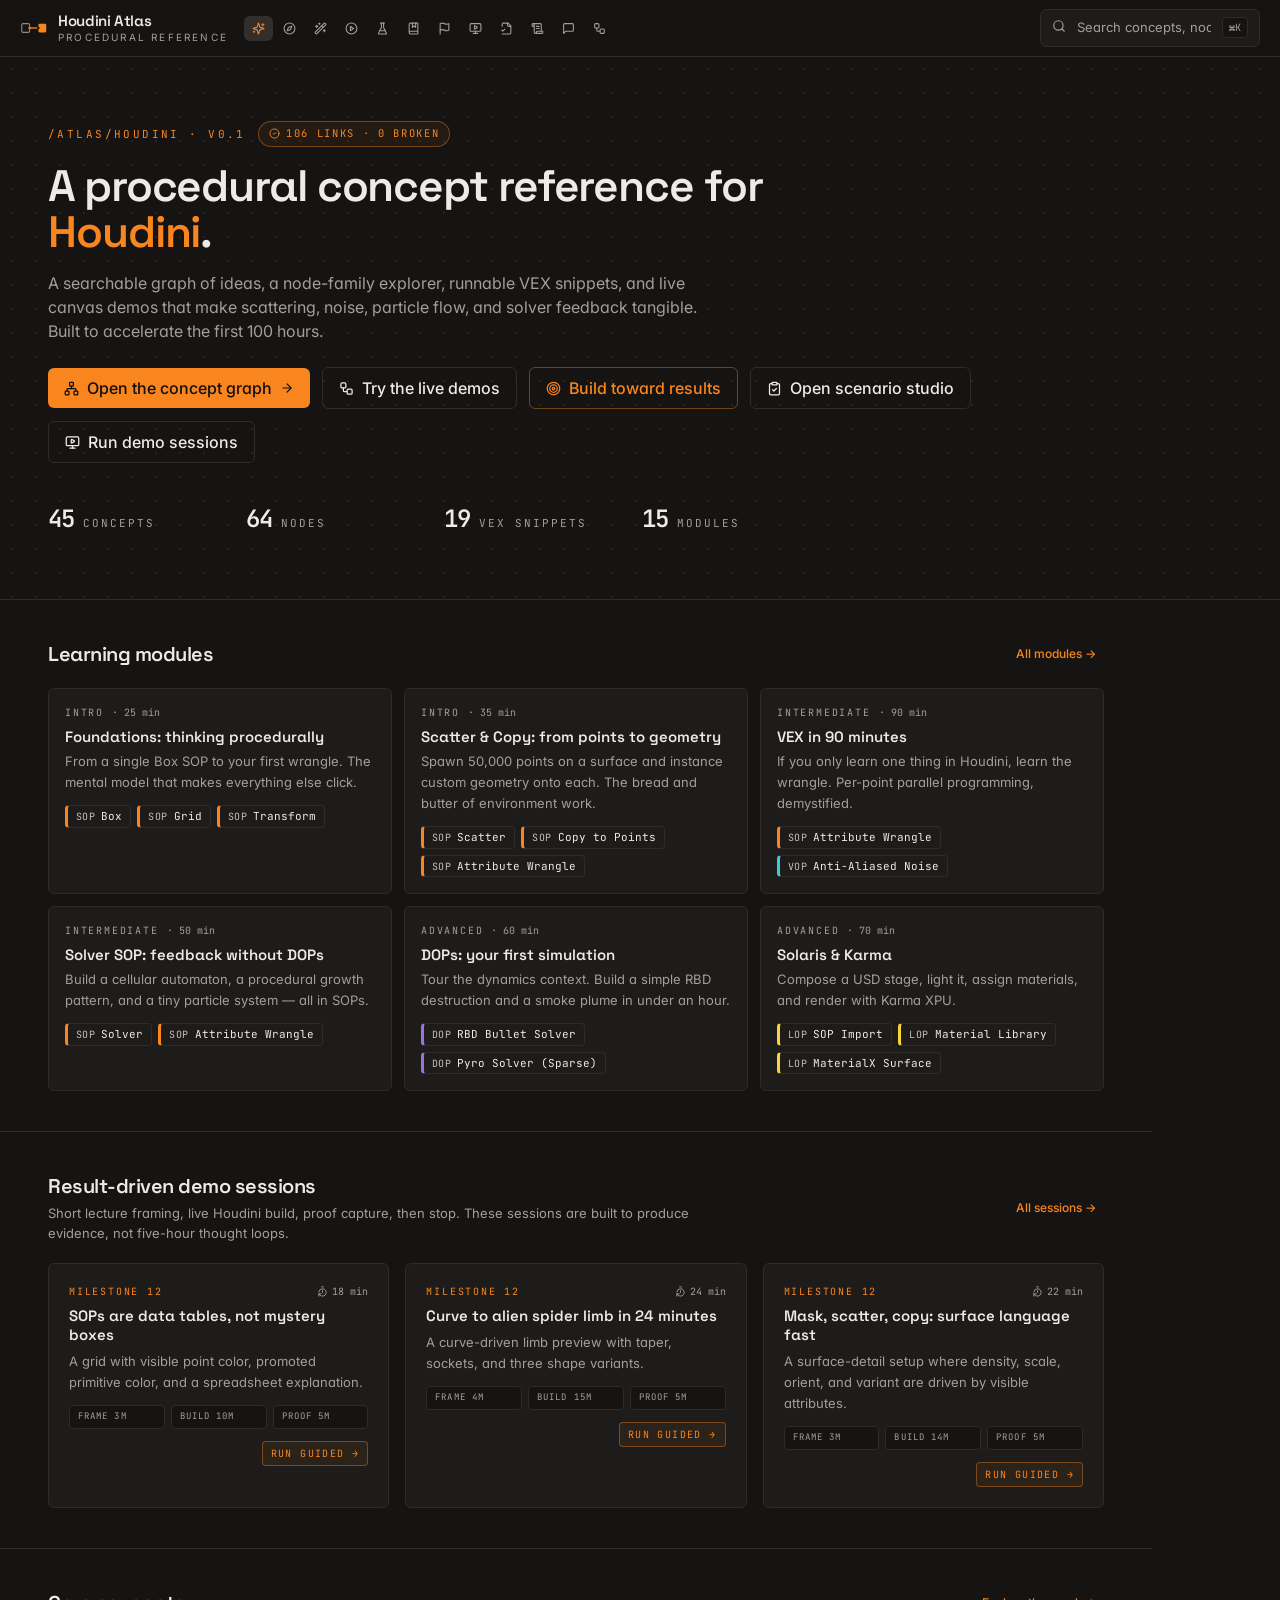
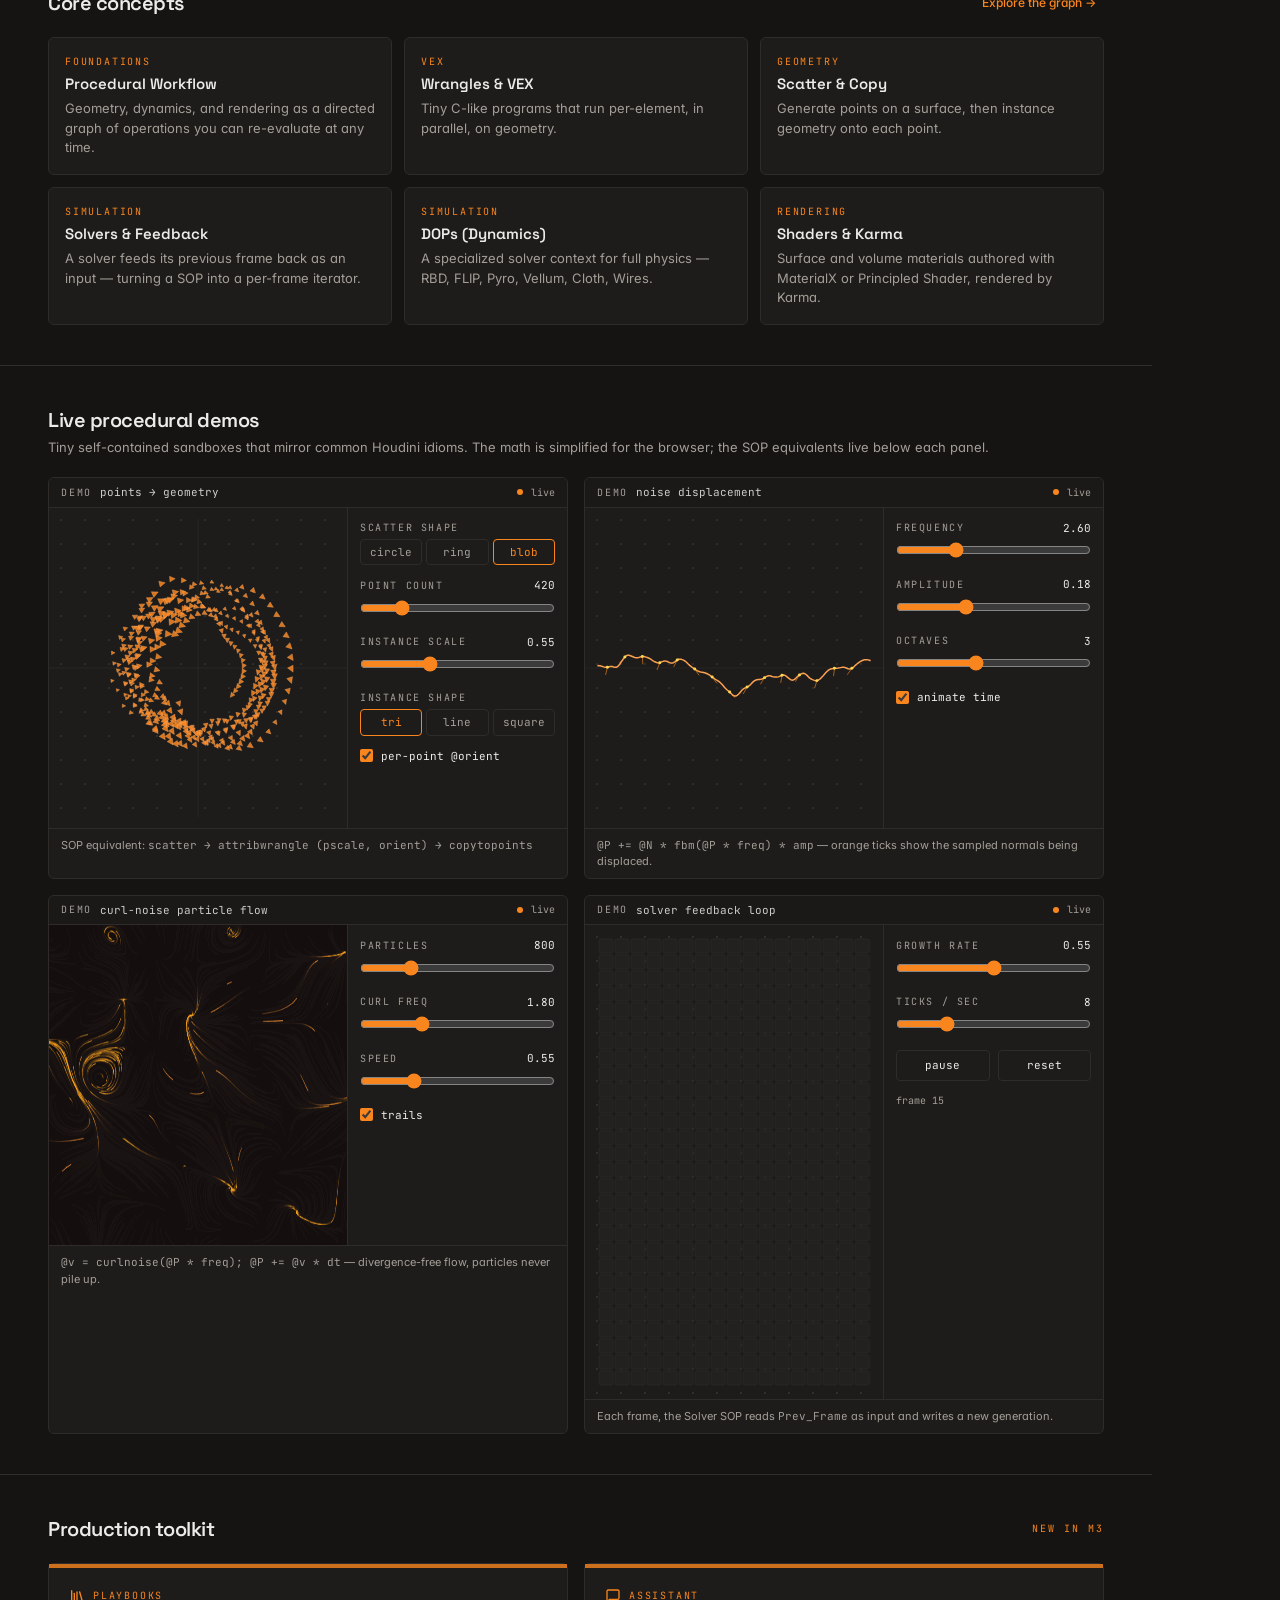
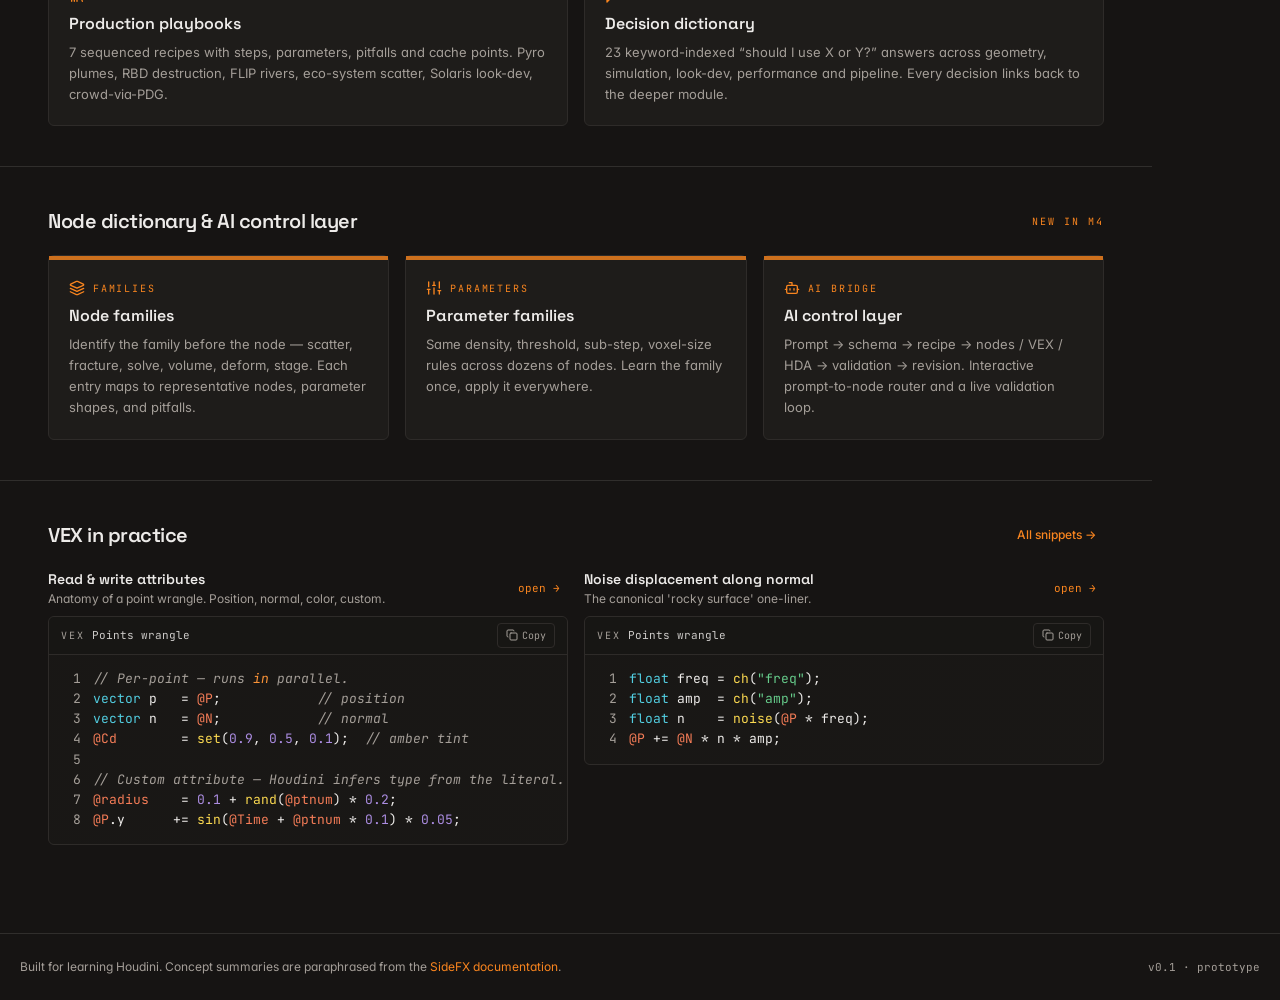
==== docs/atlas/index.html @ 680c4837 "feat: publish Houdini Atlas portfolio showcase" ====
<!doctype html>
<html lang="en">
  <head>
    <meta charset="UTF-8" />
    <meta name="viewport" content="width=device-width, initial-scale=1.0, maximum-scale=1" />
    <link rel="icon" type="image/png" href="/favicon.png" />
    <link rel="preconnect" href="https://fonts.googleapis.com" />
    <link rel="preconnect" href="https://fonts.gstatic.com" crossorigin />
    <link
      href="https://fonts.googleapis.com/css2?family=Architects+Daughter&family=DM+Sans:ital,opsz,wght@0,9..40,100..1000;1,9..40,100..1000&family=Fira+Code:wght@300..700&family=Geist+Mono:wght@100..900&family=Geist:wght@100..900&family=IBM+Plex+Mono:ital,wght@0,100;0,200;0,300;0,400;0,500;0,600;0,700;1,100;1,200;1,300;1,400;1,500;1,600;1,700&family=IBM+Plex+Sans:ital,wght@0,100..700;1,100..700&family=Inter:ital,opsz,wght@0,14..32,100..900;1,14..32,100..900&family=JetBrains+Mono:ital,wght@0,100..800;1,100..800&family=Libre+Baskerville:ital,wght@0,400;0,700;1,400&family=Lora:ital,wght@0,400..700;1,400..700&family=Merriweather:ital,opsz,wght@0,18..144,300..900;1,18..144,300..900&family=Montserrat:ital,wght@0,100..900;1,100..900&family=Open+Sans:ital,wght@0,300..800;1,300..800&family=Outfit:wght@100..900&family=Oxanium:wght@200..800&family=Playfair+Display:ital,wght@0,400..900;1,400..900&family=Plus+Jakarta+Sans:ital,wght@0,200..800;1,200..800&family=Poppins:ital,wght@0,100;0,200;0,300;0,400;0,500;0,600;0,700;0,800;0,900;1,100;1,200;1,300;1,400;1,500;1,600;1,700;1,800;1,900&family=Roboto+Mono:ital,wght@0,100..700;1,100..700&family=Roboto:ital,wght@0,100..900;1,100..900&family=Source+Code+Pro:ital,wght@0,200..900;1,200..900&family=Source+Serif+4:ital,opsz,wght@0,8..60,200..900;1,8..60,200..900&family=Space+Grotesk:wght@300..700&family=Space+Mono:ital,wght@0,400;0,700;1,400;1,700&display=swap"
      rel="stylesheet"
    />
    <title>Houdini Atlas — A procedural concept reference</title>
    <meta name="description" content="Searchable concept graph, node-family explorer, VEX snippets, and procedural canvas demos for learning Houdini." />
    <script type="module" crossorigin src="./assets/index-DVAfxU_w.js"></script>
    <link rel="stylesheet" crossorigin href="./assets/index-A36W9DQm.css">
  </head>
  <body class="dark">
    <div id="root"></div>
  </body>
</html>
---- docs/atlas/assets/index-A36W9DQm.css ----
*,:before,:after{--tw-border-spacing-x: 0;--tw-border-spacing-y: 0;--tw-translate-x: 0;--tw-translate-y: 0;--tw-rotate: 0;--tw-skew-x: 0;--tw-skew-y: 0;--tw-scale-x: 1;--tw-scale-y: 1;--tw-pan-x: ;--tw-pan-y: ;--tw-pinch-zoom: ;--tw-scroll-snap-strictness: proximity;--tw-gradient-from-position: ;--tw-gradient-via-position: ;--tw-gradient-to-position: ;--tw-ordinal: ;--tw-slashed-zero: ;--tw-numeric-figure: ;--tw-numeric-spacing: ;--tw-numeric-fraction: ;--tw-ring-inset: ;--tw-ring-offset-width: 0px;--tw-ring-offset-color: #fff;--tw-ring-color: rgb(59 130 246 / .5);--tw-ring-offset-shadow: 0 0 #0000;--tw-ring-shadow: 0 0 #0000;--tw-shadow: 0 0 #0000;--tw-shadow-colored: 0 0 #0000;--tw-blur: ;--tw-brightness: ;--tw-contrast: ;--tw-grayscale: ;--tw-hue-rotate: ;--tw-invert: ;--tw-saturate: ;--tw-sepia: ;--tw-drop-shadow: ;--tw-backdrop-blur: ;--tw-backdrop-brightness: ;--tw-backdrop-contrast: ;--tw-backdrop-grayscale: ;--tw-backdrop-hue-rotate: ;--tw-backdrop-invert: ;--tw-backdrop-opacity: ;--tw-backdrop-saturate: ;--tw-backdrop-sepia: ;--tw-contain-size: ;--tw-contain-layout: ;--tw-contain-paint: ;--tw-contain-style: }::backdrop{--tw-border-spacing-x: 0;--tw-border-spacing-y: 0;--tw-translate-x: 0;--tw-translate-y: 0;--tw-rotate: 0;--tw-skew-x: 0;--tw-skew-y: 0;--tw-scale-x: 1;--tw-scale-y: 1;--tw-pan-x: ;--tw-pan-y: ;--tw-pinch-zoom: ;--tw-scroll-snap-strictness: proximity;--tw-gradient-from-position: ;--tw-gradient-via-position: ;--tw-gradient-to-position: ;--tw-ordinal: ;--tw-slashed-zero: ;--tw-numeric-figure: ;--tw-numeric-spacing: ;--tw-numeric-fraction: ;--tw-ring-inset: ;--tw-ring-offset-width: 0px;--tw-ring-offset-color: #fff;--tw-ring-color: rgb(59 130 246 / .5);--tw-ring-offset-shadow: 0 0 #0000;--tw-ring-shadow: 0 0 #0000;--tw-shadow: 0 0 #0000;--tw-shadow-colored: 0 0 #0000;--tw-blur: ;--tw-brightness: ;--tw-contrast: ;--tw-grayscale: ;--tw-hue-rotate: ;--tw-invert: ;--tw-saturate: ;--tw-sepia: ;--tw-drop-shadow: ;--tw-backdrop-blur: ;--tw-backdrop-brightness: ;--tw-backdrop-contrast: ;--tw-backdrop-grayscale: ;--tw-backdrop-hue-rotate: ;--tw-backdrop-invert: ;--tw-backdrop-opacity: ;--tw-backdrop-saturate: ;--tw-backdrop-sepia: ;--tw-contain-size: ;--tw-contain-layout: ;--tw-contain-paint: ;--tw-contain-style: }*,:before,:after{box-sizing:border-box;border-width:0;border-style:solid;border-color:#e5e7eb}:before,:after{--tw-content: ""}html,:host{line-height:1.5;-webkit-text-size-adjust:100%;-moz-tab-size:4;-o-tab-size:4;tab-size:4;font-family:var(--font-sans);font-feature-settings:normal;font-variation-settings:normal;-webkit-tap-highlight-color:transparent}body{margin:0;line-height:inherit}hr{height:0;color:inherit;border-top-width:1px}abbr:where([title]){-webkit-text-decoration:underline dotted;text-decoration:underline dotted}h1,h2,h3,h4,h5,h6{font-size:inherit;font-weight:inherit}a{color:inherit;text-decoration:inherit}b,strong{font-weight:bolder}code,kbd,samp,pre{font-family:var(--font-mono);font-feature-settings:normal;font-variation-settings:normal;font-size:1em}small{font-size:80%}sub,sup{font-size:75%;line-height:0;position:relative;vertical-align:baseline}sub{bottom:-.25em}sup{top:-.5em}table{text-indent:0;border-color:inherit;border-collapse:collapse}button,input,optgroup,select,textarea{font-family:inherit;font-feature-settings:inherit;font-variation-settings:inherit;font-size:100%;font-weight:inherit;line-height:inherit;letter-spacing:inherit;color:inherit;margin:0;padding:0}button,select{text-transform:none}button,input:where([type=button]),input:where([type=reset]),input:where([type=submit]){-webkit-appearance:button;background-color:transparent;background-image:none}:-moz-focusring{outline:auto}:-moz-ui-invalid{box-shadow:none}progress{vertical-align:baseline}::-webkit-inner-spin-button,::-webkit-outer-spin-button{height:auto}[type=search]{-webkit-appearance:textfield;outline-offset:-2px}::-webkit-search-decoration{-webkit-appearance:none}::-webkit-file-upload-button{-webkit-appearance:button;font:inherit}summary{display:list-item}blockquote,dl,dd,h1,h2,h3,h4,h5,h6,hr,figure,p,pre{margin:0}fieldset{margin:0;padding:0}legend{padding:0}ol,ul,menu{list-style:none;margin:0;padding:0}dialog{padding:0}textarea{resize:vertical}input::-moz-placeholder,textarea::-moz-placeholder{opacity:1;color:#9ca3af}input::placeholder,textarea::placeholder{opacity:1;color:#9ca3af}button,[role=button]{cursor:pointer}:disabled{cursor:default}img,svg,video,canvas,audio,iframe,embed,object{display:block;vertical-align:middle}img,video{max-width:100%;height:auto}[hidden]:where(:not([hidden=until-found])){display:none}*{--tw-border-opacity: 1;border-color:hsl(var(--border) / var(--tw-border-opacity, 1))}body{--tw-bg-opacity: 1;background-color:hsl(var(--background) / var(--tw-bg-opacity, 1));font-family:var(--font-sans);--tw-text-opacity: 1;color:hsl(var(--foreground) / var(--tw-text-opacity, 1));-webkit-font-smoothing:antialiased;-moz-osx-font-smoothing:grayscale;font-feature-settings:"ss01","cv11"}input[type=checkbox],input[type=radio],input[type=range]{accent-color:hsl(var(--primary))}.bg-graph{background-image:radial-gradient(hsl(var(--border)) 1px,transparent 1px);background-size:24px 24px;background-position:0 0}.code-panel{font-family:var(--font-mono);font-feature-settings:"calt","liga";font-size:13px;line-height:1.55;background:linear-gradient(180deg,hsl(var(--background) / .6),hsl(var(--background) / .6)),hsl(var(--card));color:hsl(var(--foreground));border:1px solid hsl(var(--card-border));border-radius:var(--radius);overflow:auto;min-width:0;max-width:100%}.code-panel pre{margin:0;padding:14px 16px}.code-panel .ln{color:hsl(var(--muted-foreground));padding-right:12px;-webkit-user-select:none;-moz-user-select:none;user-select:none;display:inline-block;min-width:2ch;text-align:right}.tok-c{color:hsl(var(--muted-foreground));font-style:italic}.tok-k{color:#fa9338}.tok-t{color:#52cde0}.tok-f{color:#fbd951}.tok-s{color:#66cc8b}.tok-n{color:#ac8de2}.tok-a{color:#f47c57}.node-chip{display:inline-flex;align-items:center;gap:6px;padding:2px 8px;font-family:var(--font-mono);font-size:11px;border:1px solid hsl(var(--card-border));background:hsl(var(--card));border-radius:4px;text-transform:uppercase;letter-spacing:.04em;color:hsl(var(--muted-foreground))}.node-chip[data-cat=sop]{border-left:3px solid hsl(28 95% 55%);color:hsl(var(--foreground))}.node-chip[data-cat=vop]{border-left:3px solid hsl(188 70% 56%);color:hsl(var(--foreground))}.node-chip[data-cat=dop]{border-left:3px solid hsl(262 60% 66%);color:hsl(var(--foreground))}.node-chip[data-cat=lop]{border-left:3px solid hsl(48 95% 60%);color:hsl(var(--foreground))}.node-chip[data-cat=cop]{border-left:3px solid hsl(14 88% 60%);color:hsl(var(--foreground))}.node-chip[data-cat=rop]{border-left:3px solid hsl(142 50% 52%);color:hsl(var(--foreground))}.node-chip[data-cat=chop]{border-left:3px solid hsl(330 70% 60%);color:hsl(var(--foreground))}.node-chip[data-cat=obj]{border-left:3px solid hsl(0 0% 70%);color:hsl(var(--foreground))}.num{font-variant-numeric:tabular-nums lining-nums}.container{width:100%}@media(min-width:640px){.container{max-width:640px}}@media(min-width:768px){.container{max-width:768px}}@media(min-width:1024px){.container{max-width:1024px}}@media(min-width:1280px){.container{max-width:1280px}}@media(min-width:1536px){.container{max-width:1536px}}.prose{color:var(--tw-prose-body);max-width:65ch}.prose :where(p):not(:where([class~=not-prose],[class~=not-prose] *)){margin-top:1.25em;margin-bottom:1.25em}.prose :where([class~=lead]):not(:where([class~=not-prose],[class~=not-prose] *)){color:var(--tw-prose-lead);font-size:1.25em;line-height:1.6;margin-top:1.2em;margin-bottom:1.2em}.prose :where(a):not(:where([class~=not-prose],[class~=not-prose] *)){color:var(--tw-prose-links);text-decoration:underline;font-weight:500}.prose :where(strong):not(:where([class~=not-prose],[class~=not-prose] *)){color:var(--tw-prose-bold);font-weight:600}.prose :where(a strong):not(:where([class~=not-prose],[class~=not-prose] *)){color:inherit}.prose :where(blockquote strong):not(:where([class~=not-prose],[class~=not-prose] *)){color:inherit}.prose :where(thead th strong):not(:where([class~=not-prose],[class~=not-prose] *)){color:inherit}.prose :where(ol):not(:where([class~=not-prose],[class~=not-prose] *)){list-style-type:decimal;margin-top:1.25em;margin-bottom:1.25em;padding-inline-start:1.625em}.prose :where(ol[type=A]):not(:where([class~=not-prose],[class~=not-prose] *)){list-style-type:upper-alpha}.prose :where(ol[type=a]):not(:where([class~=not-prose],[class~=not-prose] *)){list-style-type:lower-alpha}.prose :where(ol[type=A s]):not(:where([class~=not-prose],[class~=not-prose] *)){list-style-type:upper-alpha}.prose :where(ol[type=a s]):not(:where([class~=not-prose],[class~=not-prose] *)){list-style-type:lower-alpha}.prose :where(ol[type=I]):not(:where([class~=not-prose],[class~=not-prose] *)){list-style-type:upper-roman}.prose :where(ol[type=i]):not(:where([class~=not-prose],[class~=not-prose] *)){list-style-type:lower-roman}.prose :where(ol[type=I s]):not(:where([class~=not-prose],[class~=not-prose] *)){list-style-type:upper-roman}.prose :where(ol[type=i s]):not(:where([class~=not-prose],[class~=not-prose] *)){list-style-type:lower-roman}.prose :where(ol[type="1"]):not(:where([class~=not-prose],[class~=not-prose] *)){list-style-type:decimal}.prose :where(ul):not(:where([class~=not-prose],[class~=not-prose] *)){list-style-type:disc;margin-top:1.25em;margin-bottom:1.25em;padding-inline-start:1.625em}.prose :where(ol>li):not(:where([class~=not-prose],[class~=not-prose] *))::marker{font-weight:400;color:var(--tw-prose-counters)}.prose :where(ul>li):not(:where([class~=not-prose],[class~=not-prose] *))::marker{color:var(--tw-prose-bullets)}.prose :where(dt):not(:where([class~=not-prose],[class~=not-prose] *)){color:var(--tw-prose-headings);font-weight:600;margin-top:1.25em}.prose :where(hr):not(:where([class~=not-prose],[class~=not-prose] *)){border-color:var(--tw-prose-hr);border-top-width:1px;margin-top:3em;margin-bottom:3em}.prose :where(blockquote):not(:where([class~=not-prose],[class~=not-prose] *)){font-weight:500;font-style:italic;color:var(--tw-prose-quotes);border-inline-start-width:.25rem;border-inline-start-color:var(--tw-prose-quote-borders);quotes:"“""”""‘""’";margin-top:1.6em;margin-bottom:1.6em;padding-inline-start:1em}.prose :where(blockquote p:first-of-type):not(:where([class~=not-prose],[class~=not-prose] *)):before{content:open-quote}.prose :where(blockquote p:last-of-type):not(:where([class~=not-prose],[class~=not-prose] *)):after{content:close-quote}.prose :where(h1):not(:where([class~=not-prose],[class~=not-prose] *)){color:var(--tw-prose-headings);font-weight:800;font-size:2.25em;margin-top:0;margin-bottom:.8888889em;line-height:1.1111111}.prose :where(h1 strong):not(:where([class~=not-prose],[class~=not-prose] *)){font-weight:900;color:inherit}.prose :where(h2):not(:where([class~=not-prose],[class~=not-prose] *)){color:var(--tw-prose-headings);font-weight:700;font-size:1.5em;margin-top:2em;margin-bottom:1em;line-height:1.3333333}.prose :where(h2 strong):not(:where([class~=not-prose],[class~=not-prose] *)){font-weight:800;color:inherit}.prose :where(h3):not(:where([class~=not-prose],[class~=not-prose] *)){color:var(--tw-prose-headings);font-weight:600;font-size:1.25em;margin-top:1.6em;margin-bottom:.6em;line-height:1.6}.prose :where(h3 strong):not(:where([class~=not-prose],[class~=not-prose] *)){font-weight:700;color:inherit}.prose :where(h4):not(:where([class~=not-prose],[class~=not-prose] *)){color:var(--tw-prose-headings);font-weight:600;margin-top:1.5em;margin-bottom:.5em;line-height:1.5}.prose :where(h4 strong):not(:where([class~=not-prose],[class~=not-prose] *)){font-weight:700;color:inherit}.prose :where(img):not(:where([class~=not-prose],[class~=not-prose] *)){margin-top:2em;margin-bottom:2em}.prose :where(picture):not(:where([class~=not-prose],[class~=not-prose] *)){display:block;margin-top:2em;margin-bottom:2em}.prose :where(video):not(:where([class~=not-prose],[class~=not-prose] *)){margin-top:2em;margin-bottom:2em}.prose :where(kbd):not(:where([class~=not-prose],[class~=not-prose] *)){font-weight:500;font-family:inherit;color:var(--tw-prose-kbd);box-shadow:0 0 0 1px var(--tw-prose-kbd-shadows),0 3px 0 var(--tw-prose-kbd-shadows);font-size:.875em;border-radius:.3125rem;padding-top:.1875em;padding-inline-end:.375em;padding-bottom:.1875em;padding-inline-start:.375em}.prose :where(code):not(:where([class~=not-prose],[class~=not-prose] *)){color:var(--tw-prose-code);font-weight:600;font-size:.875em}.prose :where(code):not(:where([class~=not-prose],[class~=not-prose] *)):before{content:"`"}.prose :where(code):not(:where([class~=not-prose],[class~=not-prose] *)):after{content:"`"}.prose :where(a code):not(:where([class~=not-prose],[class~=not-prose] *)){color:inherit}.prose :where(h1 code):not(:where([class~=not-prose],[class~=not-prose] *)){color:inherit}.prose :where(h2 code):not(:where([class~=not-prose],[class~=not-prose] *)){color:inherit;font-size:.875em}.prose :where(h3 code):not(:where([class~=not-prose],[class~=not-prose] *)){color:inherit;font-size:.9em}.prose :where(h4 code):not(:where([class~=not-prose],[class~=not-prose] *)){color:inherit}.prose :where(blockquote code):not(:where([class~=not-prose],[class~=not-prose] *)){color:inherit}.prose :where(thead th code):not(:where([class~=not-prose],[class~=not-prose] *)){color:inherit}.prose :where(pre):not(:where([class~=not-prose],[class~=not-prose] *)){color:var(--tw-prose-pre-code);background-color:var(--tw-prose-pre-bg);overflow-x:auto;font-weight:400;font-size:.875em;line-height:1.7142857;margin-top:1.7142857em;margin-bottom:1.7142857em;border-radius:.375rem;padding-top:.8571429em;padding-inline-end:1.1428571em;padding-bottom:.8571429em;padding-inline-start:1.1428571em}.prose :where(pre code):not(:where([class~=not-prose],[class~=not-prose] *)){background-color:transparent;border-width:0;border-radius:0;padding:0;font-weight:inherit;color:inherit;font-size:inherit;font-family:inherit;line-height:inherit}.prose :where(pre code):not(:where([class~=not-prose],[class~=not-prose] *)):before{content:none}.prose :where(pre code):not(:where([class~=not-prose],[class~=not-prose] *)):after{content:none}.prose :where(table):not(:where([class~=not-prose],[class~=not-prose] *)){width:100%;table-layout:auto;margin-top:2em;margin-bottom:2em;font-size:.875em;line-height:1.7142857}.prose :where(thead):not(:where([class~=not-prose],[class~=not-prose] *)){border-bottom-width:1px;border-bottom-color:var(--tw-prose-th-borders)}.prose :where(thead th):not(:where([class~=not-prose],[class~=not-prose] *)){color:var(--tw-prose-headings);font-weight:600;vertical-align:bottom;padding-inline-end:.5714286em;padding-bottom:.5714286em;padding-inline-start:.5714286em}.prose :where(tbody tr):not(:where([class~=not-prose],[class~=not-prose] *)){border-bottom-width:1px;border-bottom-color:var(--tw-prose-td-borders)}.prose :where(tbody tr:last-child):not(:where([class~=not-prose],[class~=not-prose] *)){border-bottom-width:0}.prose :where(tbody td):not(:where([class~=not-prose],[class~=not-prose] *)){vertical-align:baseline}.prose :where(tfoot):not(:where([class~=not-prose],[class~=not-prose] *)){border-top-width:1px;border-top-color:var(--tw-prose-th-borders)}.prose :where(tfoot td):not(:where([class~=not-prose],[class~=not-prose] *)){vertical-align:top}.prose :where(th,td):not(:where([class~=not-prose],[class~=not-prose] *)){text-align:start}.prose :where(figure>*):not(:where([class~=not-prose],[class~=not-prose] *)){margin-top:0;margin-bottom:0}.prose :where(figcaption):not(:where([class~=not-prose],[class~=not-prose] *)){color:var(--tw-prose-captions);font-size:.875em;line-height:1.4285714;margin-top:.8571429em}.prose{--tw-prose-body: #374151;--tw-prose-headings: #111827;--tw-prose-lead: #4b5563;--tw-prose-links: #111827;--tw-prose-bold: #111827;--tw-prose-counters: #6b7280;--tw-prose-bullets: #d1d5db;--tw-prose-hr: #e5e7eb;--tw-prose-quotes: #111827;--tw-prose-quote-borders: #e5e7eb;--tw-prose-captions: #6b7280;--tw-prose-kbd: #111827;--tw-prose-kbd-shadows: rgb(17 24 39 / 10%);--tw-prose-code: #111827;--tw-prose-pre-code: #e5e7eb;--tw-prose-pre-bg: #1f2937;--tw-prose-th-borders: #d1d5db;--tw-prose-td-borders: #e5e7eb;--tw-prose-invert-body: #d1d5db;--tw-prose-invert-headings: #fff;--tw-prose-invert-lead: #9ca3af;--tw-prose-invert-links: #fff;--tw-prose-invert-bold: #fff;--tw-prose-invert-counters: #9ca3af;--tw-prose-invert-bullets: #4b5563;--tw-prose-invert-hr: #374151;--tw-prose-invert-quotes: #f3f4f6;--tw-prose-invert-quote-borders: #374151;--tw-prose-invert-captions: #9ca3af;--tw-prose-invert-kbd: #fff;--tw-prose-invert-kbd-shadows: rgb(255 255 255 / 10%);--tw-prose-invert-code: #fff;--tw-prose-invert-pre-code: #d1d5db;--tw-prose-invert-pre-bg: rgb(0 0 0 / 50%);--tw-prose-invert-th-borders: #4b5563;--tw-prose-invert-td-borders: #374151;font-size:1rem;line-height:1.75}.prose :where(picture>img):not(:where([class~=not-prose],[class~=not-prose] *)){margin-top:0;margin-bottom:0}.prose :where(li):not(:where([class~=not-prose],[class~=not-prose] *)){margin-top:.5em;margin-bottom:.5em}.prose :where(ol>li):not(:where([class~=not-prose],[class~=not-prose] *)){padding-inline-start:.375em}.prose :where(ul>li):not(:where([class~=not-prose],[class~=not-prose] *)){padding-inline-start:.375em}.prose :where(.prose>ul>li p):not(:where([class~=not-prose],[class~=not-prose] *)){margin-top:.75em;margin-bottom:.75em}.prose :where(.prose>ul>li>p:first-child):not(:where([class~=not-prose],[class~=not-prose] *)){margin-top:1.25em}.prose :where(.prose>ul>li>p:last-child):not(:where([class~=not-prose],[class~=not-prose] *)){margin-bottom:1.25em}.prose :where(.prose>ol>li>p:first-child):not(:where([class~=not-prose],[class~=not-prose] *)){margin-top:1.25em}.prose :where(.prose>ol>li>p:last-child):not(:where([class~=not-prose],[class~=not-prose] *)){margin-bottom:1.25em}.prose :where(ul ul,ul ol,ol ul,ol ol):not(:where([class~=not-prose],[class~=not-prose] *)){margin-top:.75em;margin-bottom:.75em}.prose :where(dl):not(:where([class~=not-prose],[class~=not-prose] *)){margin-top:1.25em;margin-bottom:1.25em}.prose :where(dd):not(:where([class~=not-prose],[class~=not-prose] *)){margin-top:.5em;padding-inline-start:1.625em}.prose :where(hr+*):not(:where([class~=not-prose],[class~=not-prose] *)){margin-top:0}.prose :where(h2+*):not(:where([class~=not-prose],[class~=not-prose] *)){margin-top:0}.prose :where(h3+*):not(:where([class~=not-prose],[class~=not-prose] *)){margin-top:0}.prose :where(h4+*):not(:where([class~=not-prose],[class~=not-prose] *)){margin-top:0}.prose :where(thead th:first-child):not(:where([class~=not-prose],[class~=not-prose] *)){padding-inline-start:0}.prose :where(thead th:last-child):not(:where([class~=not-prose],[class~=not-prose] *)){padding-inline-end:0}.prose :where(tbody td,tfoot td):not(:where([class~=not-prose],[class~=not-prose] *)){padding-top:.5714286em;padding-inline-end:.5714286em;padding-bottom:.5714286em;padding-inline-start:.5714286em}.prose :where(tbody td:first-child,tfoot td:first-child):not(:where([class~=not-prose],[class~=not-prose] *)){padding-inline-start:0}.prose :where(tbody td:last-child,tfoot td:last-child):not(:where([class~=not-prose],[class~=not-prose] *)){padding-inline-end:0}.prose :where(figure):not(:where([class~=not-prose],[class~=not-prose] *)){margin-top:2em;margin-bottom:2em}.prose :where(.prose>:first-child):not(:where([class~=not-prose],[class~=not-prose] *)){margin-top:0}.prose :where(.prose>:last-child):not(:where([class~=not-prose],[class~=not-prose] *)){margin-bottom:0}.sr-only{position:absolute;width:1px;height:1px;padding:0;margin:-1px;overflow:hidden;clip:rect(0,0,0,0);white-space:nowrap;border-width:0}.pointer-events-none{pointer-events:none}.pointer-events-auto{pointer-events:auto}.visible{visibility:visible}.invisible{visibility:hidden}.collapse{visibility:collapse}.static{position:static}.fixed{position:fixed}.absolute{position:absolute}.relative{position:relative}.sticky{position:sticky}.inset-0{inset:0}.inset-x-0{left:0;right:0}.inset-y-0{top:0;bottom:0}.-bottom-12{bottom:-3rem}.-left-12{left:-3rem}.-left-\[34px\]{left:-34px}.-right-12{right:-3rem}.-top-12{top:-3rem}.bottom-0{bottom:0}.left-0{left:0}.left-1{left:.25rem}.left-1\/2{left:50%}.left-2{left:.5rem}.left-3{left:.75rem}.left-\[50\%\]{left:50%}.right-0{right:0}.right-1{right:.25rem}.right-2{right:.5rem}.right-3{right:.75rem}.right-4{right:1rem}.top-0{top:0}.top-1{top:.25rem}.top-1\.5{top:.375rem}.top-1\/2{top:50%}.top-2{top:.5rem}.top-2\.5{top:.625rem}.top-3\.5{top:.875rem}.top-4{top:1rem}.top-\[1px\]{top:1px}.top-\[50\%\]{top:50%}.top-\[60\%\]{top:60%}.top-full{top:100%}.isolate{isolation:isolate}.z-10{z-index:10}.z-20{z-index:20}.z-30{z-index:30}.z-50{z-index:50}.z-\[100\]{z-index:100}.z-\[1\]{z-index:1}.col-span-2{grid-column:span 2 / span 2}.col-span-3{grid-column:span 3 / span 3}.-mx-0\.5{margin-left:-.125rem;margin-right:-.125rem}.-mx-1{margin-left:-.25rem;margin-right:-.25rem}.mx-1{margin-left:.25rem;margin-right:.25rem}.mx-2{margin-left:.5rem;margin-right:.5rem}.mx-3\.5{margin-left:.875rem;margin-right:.875rem}.mx-auto{margin-left:auto;margin-right:auto}.my-0\.5{margin-top:.125rem;margin-bottom:.125rem}.my-1{margin-top:.25rem;margin-bottom:.25rem}.-ml-4{margin-left:-1rem}.-mt-0\.5{margin-top:-.125rem}.-mt-2{margin-top:-.5rem}.-mt-4{margin-top:-1rem}.mb-0\.5{margin-bottom:.125rem}.mb-1{margin-bottom:.25rem}.mb-1\.5{margin-bottom:.375rem}.mb-10{margin-bottom:2.5rem}.mb-2{margin-bottom:.5rem}.mb-3{margin-bottom:.75rem}.mb-4{margin-bottom:1rem}.mb-5{margin-bottom:1.25rem}.mb-6{margin-bottom:1.5rem}.mb-7{margin-bottom:1.75rem}.ml-1{margin-left:.25rem}.ml-2{margin-left:.5rem}.ml-auto{margin-left:auto}.mr-1{margin-right:.25rem}.mr-2{margin-right:.5rem}.mr-2\.5{margin-right:.625rem}.mt-0\.5{margin-top:.125rem}.mt-1{margin-top:.25rem}.mt-1\.5{margin-top:.375rem}.mt-10{margin-top:2.5rem}.mt-12{margin-top:3rem}.mt-14{margin-top:3.5rem}.mt-16{margin-top:4rem}.mt-2{margin-top:.5rem}.mt-2\.5{margin-top:.625rem}.mt-20{margin-top:5rem}.mt-24{margin-top:6rem}.mt-3{margin-top:.75rem}.mt-4{margin-top:1rem}.mt-5{margin-top:1.25rem}.mt-6{margin-top:1.5rem}.mt-7{margin-top:1.75rem}.mt-8{margin-top:2rem}.mt-9{margin-top:2.25rem}.mt-\[1px\]{margin-top:1px}.mt-\[2px\]{margin-top:2px}.mt-\[3px\]{margin-top:3px}.mt-auto{margin-top:auto}.line-clamp-1{overflow:hidden;display:-webkit-box;-webkit-box-orient:vertical;-webkit-line-clamp:1}.block{display:block}.inline-block{display:inline-block}.inline{display:inline}.flex{display:flex}.inline-flex{display:inline-flex}.table{display:table}.grid{display:grid}.contents{display:contents}.hidden{display:none}.aspect-square{aspect-ratio:1 / 1}.aspect-video{aspect-ratio:16 / 9}.size-1\.5{width:.375rem;height:.375rem}.size-2{width:.5rem;height:.5rem}.size-4{width:1rem;height:1rem}.h-1{height:.25rem}.h-1\.5{height:.375rem}.h-10{height:2.5rem}.h-11{height:2.75rem}.h-12{height:3rem}.h-14{height:3.5rem}.h-2{height:.5rem}.h-2\.5{height:.625rem}.h-3{height:.75rem}.h-3\.5{height:.875rem}.h-4{height:1rem}.h-5{height:1.25rem}.h-6{height:1.5rem}.h-7{height:1.75rem}.h-8{height:2rem}.h-9{height:2.25rem}.h-\[1px\]{height:1px}.h-\[22px\]{height:22px}.h-\[2px\]{height:2px}.h-\[3px\]{height:3px}.h-\[44px\]{height:44px}.h-\[var\(--radix-navigation-menu-viewport-height\)\]{height:var(--radix-navigation-menu-viewport-height)}.h-\[var\(--radix-select-trigger-height\)\]{height:var(--radix-select-trigger-height)}.h-auto{height:auto}.h-full{height:100%}.h-px{height:1px}.h-svh{height:100svh}.max-h-32{max-height:8rem}.max-h-40{max-height:10rem}.max-h-48{max-height:12rem}.max-h-96{max-height:24rem}.max-h-\[--radix-context-menu-content-available-height\]{max-height:var(--radix-context-menu-content-available-height)}.max-h-\[--radix-select-content-available-height\]{max-height:var(--radix-select-content-available-height)}.max-h-\[300px\]{max-height:300px}.max-h-\[var\(--radix-dropdown-menu-content-available-height\)\]{max-height:var(--radix-dropdown-menu-content-available-height)}.max-h-screen{max-height:100vh}.min-h-0{min-height:0px}.min-h-10{min-height:2.5rem}.min-h-11{min-height:2.75rem}.min-h-8{min-height:2rem}.min-h-9{min-height:2.25rem}.min-h-\[1\.2em\]{min-height:1.2em}.min-h-\[120px\]{min-height:120px}.min-h-\[36px\]{min-height:36px}.min-h-\[40px\]{min-height:40px}.min-h-\[44px\]{min-height:44px}.min-h-\[48px\]{min-height:48px}.min-h-\[64px\]{min-height:64px}.min-h-\[80px\]{min-height:80px}.min-h-\[92px\]{min-height:92px}.min-h-screen{min-height:100vh}.min-h-svh{min-height:100svh}.w-0{width:0px}.w-1{width:.25rem}.w-1\.5{width:.375rem}.w-10{width:2.5rem}.w-11{width:2.75rem}.w-12{width:3rem}.w-16{width:4rem}.w-2{width:.5rem}.w-2\.5{width:.625rem}.w-3{width:.75rem}.w-3\.5{width:.875rem}.w-3\/4{width:75%}.w-32{width:8rem}.w-4{width:1rem}.w-5{width:1.25rem}.w-56{width:14rem}.w-6{width:1.5rem}.w-64{width:16rem}.w-7{width:1.75rem}.w-72{width:18rem}.w-8{width:2rem}.w-9{width:2.25rem}.w-\[100px\]{width:100px}.w-\[190px\]{width:190px}.w-\[1px\]{width:1px}.w-\[260px\]{width:260px}.w-\[44px\]{width:44px}.w-\[var\(--sidebar-width\)\]{width:var(--sidebar-width)}.w-auto{width:auto}.w-full{width:100%}.w-max{width:-moz-max-content;width:max-content}.w-px{width:1px}.min-w-0{min-width:0px}.min-w-10{min-width:2.5rem}.min-w-11{min-width:2.75rem}.min-w-5{min-width:1.25rem}.min-w-9{min-width:2.25rem}.min-w-\[10rem\]{min-width:10rem}.min-w-\[12rem\]{min-width:12rem}.min-w-\[14rem\]{min-width:14rem}.min-w-\[150px\]{min-width:150px}.min-w-\[22px\]{min-width:22px}.min-w-\[8rem\]{min-width:8rem}.min-w-\[var\(--radix-select-trigger-width\)\]{min-width:var(--radix-select-trigger-width)}.max-w-2xl{max-width:42rem}.max-w-3xl{max-width:48rem}.max-w-4xl{max-width:56rem}.max-w-5xl{max-width:64rem}.max-w-6xl{max-width:72rem}.max-w-7xl{max-width:80rem}.max-w-\[1100px\]{max-width:1100px}.max-w-\[1240px\]{max-width:1240px}.max-w-\[var\(--skeleton-width\)\]{max-width:var(--skeleton-width)}.max-w-full{max-width:100%}.max-w-lg{max-width:32rem}.max-w-max{max-width:-moz-max-content;max-width:max-content}.max-w-md{max-width:28rem}.max-w-xl{max-width:36rem}.flex-1{flex:1 1 0%}.flex-shrink-0{flex-shrink:0}.shrink{flex-shrink:1}.shrink-0{flex-shrink:0}.grow{flex-grow:1}.grow-0{flex-grow:0}.basis-full{flex-basis:100%}.caption-bottom{caption-side:bottom}.border-collapse{border-collapse:collapse}.origin-\[--radix-context-menu-content-transform-origin\]{transform-origin:var(--radix-context-menu-content-transform-origin)}.origin-\[--radix-dropdown-menu-content-transform-origin\]{transform-origin:var(--radix-dropdown-menu-content-transform-origin)}.origin-\[--radix-hover-card-content-transform-origin\]{transform-origin:var(--radix-hover-card-content-transform-origin)}.origin-\[--radix-menubar-content-transform-origin\]{transform-origin:var(--radix-menubar-content-transform-origin)}.origin-\[--radix-popover-content-transform-origin\]{transform-origin:var(--radix-popover-content-transform-origin)}.origin-\[--radix-select-content-transform-origin\]{transform-origin:var(--radix-select-content-transform-origin)}.origin-\[--radix-tooltip-content-transform-origin\]{transform-origin:var(--radix-tooltip-content-transform-origin)}.-translate-x-1\/2{--tw-translate-x: -50%;transform:translate(var(--tw-translate-x),var(--tw-translate-y)) rotate(var(--tw-rotate)) skew(var(--tw-skew-x)) skewY(var(--tw-skew-y)) scaleX(var(--tw-scale-x)) scaleY(var(--tw-scale-y))}.-translate-x-px{--tw-translate-x: -1px;transform:translate(var(--tw-translate-x),var(--tw-translate-y)) rotate(var(--tw-rotate)) skew(var(--tw-skew-x)) skewY(var(--tw-skew-y)) scaleX(var(--tw-scale-x)) scaleY(var(--tw-scale-y))}.-translate-y-1\/2{--tw-translate-y: -50%;transform:translate(var(--tw-translate-x),var(--tw-translate-y)) rotate(var(--tw-rotate)) skew(var(--tw-skew-x)) skewY(var(--tw-skew-y)) scaleX(var(--tw-scale-x)) scaleY(var(--tw-scale-y))}.translate-x-\[-50\%\]{--tw-translate-x: -50%;transform:translate(var(--tw-translate-x),var(--tw-translate-y)) rotate(var(--tw-rotate)) skew(var(--tw-skew-x)) skewY(var(--tw-skew-y)) scaleX(var(--tw-scale-x)) scaleY(var(--tw-scale-y))}.translate-x-px{--tw-translate-x: 1px;transform:translate(var(--tw-translate-x),var(--tw-translate-y)) rotate(var(--tw-rotate)) skew(var(--tw-skew-x)) skewY(var(--tw-skew-y)) scaleX(var(--tw-scale-x)) scaleY(var(--tw-scale-y))}.translate-y-\[-50\%\]{--tw-translate-y: -50%;transform:translate(var(--tw-translate-x),var(--tw-translate-y)) rotate(var(--tw-rotate)) skew(var(--tw-skew-x)) skewY(var(--tw-skew-y)) scaleX(var(--tw-scale-x)) scaleY(var(--tw-scale-y))}.rotate-45{--tw-rotate: 45deg;transform:translate(var(--tw-translate-x),var(--tw-translate-y)) rotate(var(--tw-rotate)) skew(var(--tw-skew-x)) skewY(var(--tw-skew-y)) scaleX(var(--tw-scale-x)) scaleY(var(--tw-scale-y))}.rotate-90{--tw-rotate: 90deg;transform:translate(var(--tw-translate-x),var(--tw-translate-y)) rotate(var(--tw-rotate)) skew(var(--tw-skew-x)) skewY(var(--tw-skew-y)) scaleX(var(--tw-scale-x)) scaleY(var(--tw-scale-y))}.transform{transform:translate(var(--tw-translate-x),var(--tw-translate-y)) rotate(var(--tw-rotate)) skew(var(--tw-skew-x)) skewY(var(--tw-skew-y)) scaleX(var(--tw-scale-x)) scaleY(var(--tw-scale-y))}@keyframes pulse{50%{opacity:.5}}.animate-pulse{animation:pulse 2s cubic-bezier(.4,0,.6,1) infinite}@keyframes spin{to{transform:rotate(360deg)}}.animate-spin{animation:spin 1s linear infinite}.cursor-default{cursor:default}.cursor-pointer{cursor:pointer}.touch-none{touch-action:none}.select-none{-webkit-user-select:none;-moz-user-select:none;user-select:none}.resize-y{resize:vertical}.scroll-mt-20{scroll-margin-top:5rem}.scroll-mt-24{scroll-margin-top:6rem}.list-decimal{list-style-type:decimal}.list-disc{list-style-type:disc}.list-none{list-style-type:none}.grid-cols-1{grid-template-columns:repeat(1,minmax(0,1fr))}.grid-cols-2{grid-template-columns:repeat(2,minmax(0,1fr))}.grid-cols-3{grid-template-columns:repeat(3,minmax(0,1fr))}.grid-cols-\[120px_repeat\(3\,1fr\)_auto\]{grid-template-columns:120px repeat(3,1fr) auto}.grid-cols-\[1fr_auto_auto\]{grid-template-columns:1fr auto auto}.flex-row{flex-direction:row}.flex-col{flex-direction:column}.flex-col-reverse{flex-direction:column-reverse}.flex-wrap{flex-wrap:wrap}.items-start{align-items:flex-start}.items-end{align-items:flex-end}.items-center{align-items:center}.items-baseline{align-items:baseline}.items-stretch{align-items:stretch}.justify-end{justify-content:flex-end}.justify-center{justify-content:center}.justify-between{justify-content:space-between}.gap-0\.5{gap:.125rem}.gap-1{gap:.25rem}.gap-1\.5{gap:.375rem}.gap-2{gap:.5rem}.gap-2\.5{gap:.625rem}.gap-3{gap:.75rem}.gap-4{gap:1rem}.gap-5{gap:1.25rem}.gap-6{gap:1.5rem}.gap-8{gap:2rem}.gap-x-2{-moz-column-gap:.5rem;column-gap:.5rem}.gap-x-3{-moz-column-gap:.75rem;column-gap:.75rem}.gap-y-0\.5{row-gap:.125rem}.gap-y-1{row-gap:.25rem}.space-x-1>:not([hidden])~:not([hidden]){--tw-space-x-reverse: 0;margin-right:calc(.25rem * var(--tw-space-x-reverse));margin-left:calc(.25rem * calc(1 - var(--tw-space-x-reverse)))}.space-x-4>:not([hidden])~:not([hidden]){--tw-space-x-reverse: 0;margin-right:calc(1rem * var(--tw-space-x-reverse));margin-left:calc(1rem * calc(1 - var(--tw-space-x-reverse)))}.space-y-0\.5>:not([hidden])~:not([hidden]){--tw-space-y-reverse: 0;margin-top:calc(.125rem * calc(1 - var(--tw-space-y-reverse)));margin-bottom:calc(.125rem * var(--tw-space-y-reverse))}.space-y-1>:not([hidden])~:not([hidden]){--tw-space-y-reverse: 0;margin-top:calc(.25rem * calc(1 - var(--tw-space-y-reverse)));margin-bottom:calc(.25rem * var(--tw-space-y-reverse))}.space-y-1\.5>:not([hidden])~:not([hidden]){--tw-space-y-reverse: 0;margin-top:calc(.375rem * calc(1 - var(--tw-space-y-reverse)));margin-bottom:calc(.375rem * var(--tw-space-y-reverse))}.space-y-10>:not([hidden])~:not([hidden]){--tw-space-y-reverse: 0;margin-top:calc(2.5rem * calc(1 - var(--tw-space-y-reverse)));margin-bottom:calc(2.5rem * var(--tw-space-y-reverse))}.space-y-12>:not([hidden])~:not([hidden]){--tw-space-y-reverse: 0;margin-top:calc(3rem * calc(1 - var(--tw-space-y-reverse)));margin-bottom:calc(3rem * var(--tw-space-y-reverse))}.space-y-2>:not([hidden])~:not([hidden]){--tw-space-y-reverse: 0;margin-top:calc(.5rem * calc(1 - var(--tw-space-y-reverse)));margin-bottom:calc(.5rem * var(--tw-space-y-reverse))}.space-y-2\.5>:not([hidden])~:not([hidden]){--tw-space-y-reverse: 0;margin-top:calc(.625rem * calc(1 - var(--tw-space-y-reverse)));margin-bottom:calc(.625rem * var(--tw-space-y-reverse))}.space-y-3>:not([hidden])~:not([hidden]){--tw-space-y-reverse: 0;margin-top:calc(.75rem * calc(1 - var(--tw-space-y-reverse)));margin-bottom:calc(.75rem * var(--tw-space-y-reverse))}.space-y-4>:not([hidden])~:not([hidden]){--tw-space-y-reverse: 0;margin-top:calc(1rem * calc(1 - var(--tw-space-y-reverse)));margin-bottom:calc(1rem * var(--tw-space-y-reverse))}.space-y-5>:not([hidden])~:not([hidden]){--tw-space-y-reverse: 0;margin-top:calc(1.25rem * calc(1 - var(--tw-space-y-reverse)));margin-bottom:calc(1.25rem * var(--tw-space-y-reverse))}.space-y-6>:not([hidden])~:not([hidden]){--tw-space-y-reverse: 0;margin-top:calc(1.5rem * calc(1 - var(--tw-space-y-reverse)));margin-bottom:calc(1.5rem * var(--tw-space-y-reverse))}.space-y-8>:not([hidden])~:not([hidden]){--tw-space-y-reverse: 0;margin-top:calc(2rem * calc(1 - var(--tw-space-y-reverse)));margin-bottom:calc(2rem * var(--tw-space-y-reverse))}.divide-y>:not([hidden])~:not([hidden]){--tw-divide-y-reverse: 0;border-top-width:calc(1px * calc(1 - var(--tw-divide-y-reverse)));border-bottom-width:calc(1px * var(--tw-divide-y-reverse))}.divide-card-border>:not([hidden])~:not([hidden]){--tw-divide-opacity: 1;border-color:hsl(var(--card-border) / var(--tw-divide-opacity, 1))}.divide-card-border\/60>:not([hidden])~:not([hidden]){border-color:hsl(var(--card-border) / .6)}.self-start{align-self:flex-start}.self-center{align-self:center}.overflow-auto{overflow:auto}.overflow-hidden{overflow:hidden}.overflow-visible{overflow:visible}.overflow-x-auto{overflow-x:auto}.overflow-y-auto{overflow-y:auto}.overflow-x-hidden{overflow-x:hidden}.truncate{overflow:hidden;text-overflow:ellipsis;white-space:nowrap}.\!whitespace-normal{white-space:normal!important}.whitespace-nowrap{white-space:nowrap}.whitespace-pre{white-space:pre}.whitespace-pre-wrap{white-space:pre-wrap}.break-words{overflow-wrap:break-word}.break-all{word-break:break-all}.rounded{border-radius:.25rem}.rounded-2xl{border-radius:1rem}.rounded-3xl{border-radius:1.5rem}.rounded-\[2px\]{border-radius:2px}.rounded-\[inherit\]{border-radius:inherit}.rounded-full{border-radius:9999px}.rounded-lg{border-radius:.5625rem}.rounded-md{border-radius:.375rem}.rounded-sm{border-radius:.1875rem}.rounded-xl{border-radius:.75rem}.rounded-t-2xl{border-top-left-radius:1rem;border-top-right-radius:1rem}.rounded-t-\[10px\]{border-top-left-radius:10px;border-top-right-radius:10px}.rounded-tl-sm{border-top-left-radius:.1875rem}.border{border-width:1px}.border-0{border-width:0px}.border-2{border-width:2px}.border-\[1\.5px\]{border-width:1.5px}.border-y{border-top-width:1px;border-bottom-width:1px}.border-b{border-bottom-width:1px}.border-b-2{border-bottom-width:2px}.border-l{border-left-width:1px}.border-l-2{border-left-width:2px}.border-r{border-right-width:1px}.border-t{border-top-width:1px}.border-t-2{border-top-width:2px}.border-dashed{border-style:dashed}.border-\[--color-border\]{border-color:var(--color-border)}.border-amber-400{--tw-border-opacity: 1;border-color:rgb(251 191 36 / var(--tw-border-opacity, 1))}.border-amber-500\/30{border-color:#f59e0b4d}.border-amber-500\/40{border-color:#f59e0b66}.border-blue-500\/40{border-color:#3b82f666}.border-border{--tw-border-opacity: 1;border-color:hsl(var(--border) / var(--tw-border-opacity, 1))}.border-border\/50{border-color:hsl(var(--border) / .5)}.border-border\/70{border-color:hsl(var(--border) / .7)}.border-card-border{--tw-border-opacity: 1;border-color:hsl(var(--card-border) / var(--tw-border-opacity, 1))}.border-card-border\/50{border-color:hsl(var(--card-border) / .5)}.border-card-border\/60{border-color:hsl(var(--card-border) / .6)}.border-card-border\/70{border-color:hsl(var(--card-border) / .7)}.border-destructive{--tw-border-opacity: 1;border-color:hsl(var(--destructive) / var(--tw-border-opacity, 1))}.border-destructive-border{border-color:var(--destructive-border)}.border-destructive\/30{border-color:hsl(var(--destructive) / .3)}.border-destructive\/40{border-color:hsl(var(--destructive) / .4)}.border-destructive\/50{border-color:hsl(var(--destructive) / .5)}.border-emerald-500\/40{border-color:#10b98166}.border-foreground\/30{border-color:hsl(var(--foreground) / .3)}.border-foreground\/40{border-color:hsl(var(--foreground) / .4)}.border-input{--tw-border-opacity: 1;border-color:hsl(var(--input) / var(--tw-border-opacity, 1))}.border-primary{--tw-border-opacity: 1;border-color:hsl(var(--primary) / var(--tw-border-opacity, 1))}.border-primary-border{border-color:var(--primary-border)}.border-primary\/20{border-color:hsl(var(--primary) / .2)}.border-primary\/25{border-color:hsl(var(--primary) / .25)}.border-primary\/30{border-color:hsl(var(--primary) / .3)}.border-primary\/40{border-color:hsl(var(--primary) / .4)}.border-primary\/50{border-color:hsl(var(--primary) / .5)}.border-primary\/60{border-color:hsl(var(--primary) / .6)}.border-red-500\/40{border-color:#ef444466}.border-rose-500\/40{border-color:#f43f5e66}.border-secondary-border{border-color:var(--secondary-border)}.border-sidebar-border{--tw-border-opacity: 1;border-color:hsl(var(--sidebar-border) / var(--tw-border-opacity, 1))}.border-transparent{border-color:transparent}.border-l-transparent{border-left-color:transparent}.border-t-transparent{border-top-color:transparent}.bg-\[--color-bg\]{background-color:var(--color-bg)}.bg-\[hsl\(0\,65\%\,50\%\)\]{--tw-bg-opacity: 1;background-color:hsl(0 65% 50% / var(--tw-bg-opacity, 1))}.bg-\[hsl\(200\,40\%\,55\%\)\]{--tw-bg-opacity: 1;background-color:hsl(200 40% 55% / var(--tw-bg-opacity, 1))}.bg-\[hsl\(28\,95\%\,55\%\)\]{--tw-bg-opacity: 1;background-color:hsl(28 95% 55% / var(--tw-bg-opacity, 1))}.bg-\[hsl\(30\,6\%\,18\%\)\]{--tw-bg-opacity: 1;background-color:hsl(30 6% 18% / var(--tw-bg-opacity, 1))}.bg-\[hsl\(30\,6\%\,8\%\)\]{--tw-bg-opacity: 1;background-color:hsl(30 6% 8% / var(--tw-bg-opacity, 1))}.bg-\[hsl\(48\,90\%\,55\%\)\]{--tw-bg-opacity: 1;background-color:hsl(48 90% 55% / var(--tw-bg-opacity, 1))}.bg-accent{--tw-bg-opacity: 1;background-color:hsl(var(--accent) / var(--tw-bg-opacity, 1))}.bg-amber-500{--tw-bg-opacity: 1;background-color:rgb(245 158 11 / var(--tw-bg-opacity, 1))}.bg-amber-500\/10{background-color:#f59e0b1a}.bg-amber-500\/15{background-color:#f59e0b26}.bg-amber-500\/20{background-color:#f59e0b33}.bg-amber-500\/\[0\.05\]{background-color:#f59e0b0d}.bg-amber-500\/\[0\.06\]{background-color:#f59e0b0f}.bg-amber-500\/\[0\.08\]{background-color:#f59e0b14}.bg-background{--tw-bg-opacity: 1;background-color:hsl(var(--background) / var(--tw-bg-opacity, 1))}.bg-background\/30{background-color:hsl(var(--background) / .3)}.bg-background\/40{background-color:hsl(var(--background) / .4)}.bg-background\/50{background-color:hsl(var(--background) / .5)}.bg-background\/55{background-color:hsl(var(--background) / .55)}.bg-background\/60{background-color:hsl(var(--background) / .6)}.bg-background\/85{background-color:hsl(var(--background) / .85)}.bg-black\/80{background-color:#000c}.bg-blue-500\/15{background-color:#3b82f626}.bg-border{--tw-bg-opacity: 1;background-color:hsl(var(--border) / var(--tw-bg-opacity, 1))}.bg-card{--tw-bg-opacity: 1;background-color:hsl(var(--card) / var(--tw-bg-opacity, 1))}.bg-card-border{--tw-bg-opacity: 1;background-color:hsl(var(--card-border) / var(--tw-bg-opacity, 1))}.bg-card\/50{background-color:hsl(var(--card) / .5)}.bg-card\/60{background-color:hsl(var(--card) / .6)}.bg-card\/70{background-color:hsl(var(--card) / .7)}.bg-destructive{--tw-bg-opacity: 1;background-color:hsl(var(--destructive) / var(--tw-bg-opacity, 1))}.bg-destructive\/10{background-color:hsl(var(--destructive) / .1)}.bg-destructive\/5{background-color:hsl(var(--destructive) / .05)}.bg-destructive\/\[0\.06\]{background-color:hsl(var(--destructive) / .06)}.bg-destructive\/\[0\.08\]{background-color:hsl(var(--destructive) / .08)}.bg-emerald-500\/15{background-color:#10b98126}.bg-foreground{--tw-bg-opacity: 1;background-color:hsl(var(--foreground) / var(--tw-bg-opacity, 1))}.bg-foreground\/\[0\.04\]{background-color:hsl(var(--foreground) / .04)}.bg-foreground\/\[0\.07\]{background-color:hsl(var(--foreground) / .07)}.bg-muted{--tw-bg-opacity: 1;background-color:hsl(var(--muted) / var(--tw-bg-opacity, 1))}.bg-muted\/40{background-color:hsl(var(--muted) / .4)}.bg-muted\/50{background-color:hsl(var(--muted) / .5)}.bg-popover{--tw-bg-opacity: 1;background-color:hsl(var(--popover) / var(--tw-bg-opacity, 1))}.bg-primary{--tw-bg-opacity: 1;background-color:hsl(var(--primary) / var(--tw-bg-opacity, 1))}.bg-primary\/10{background-color:hsl(var(--primary) / .1)}.bg-primary\/15{background-color:hsl(var(--primary) / .15)}.bg-primary\/20{background-color:hsl(var(--primary) / .2)}.bg-primary\/5{background-color:hsl(var(--primary) / .05)}.bg-primary\/60{background-color:hsl(var(--primary) / .6)}.bg-primary\/80{background-color:hsl(var(--primary) / .8)}.bg-primary\/\[0\.03\]{background-color:hsl(var(--primary) / .03)}.bg-primary\/\[0\.04\]{background-color:hsl(var(--primary) / .04)}.bg-primary\/\[0\.05\]{background-color:hsl(var(--primary) / .05)}.bg-primary\/\[0\.06\]{background-color:hsl(var(--primary) / .06)}.bg-primary\/\[0\.08\]{background-color:hsl(var(--primary) / .08)}.bg-primary\/\[0\.1\]{background-color:hsl(var(--primary) / .1)}.bg-red-500\/15{background-color:#ef444426}.bg-rose-500\/\[0\.06\]{background-color:#f43f5e0f}.bg-secondary{--tw-bg-opacity: 1;background-color:hsl(var(--secondary) / var(--tw-bg-opacity, 1))}.bg-sidebar{--tw-bg-opacity: 1;background-color:hsl(var(--sidebar) / var(--tw-bg-opacity, 1))}.bg-sidebar-border{--tw-bg-opacity: 1;background-color:hsl(var(--sidebar-border) / var(--tw-bg-opacity, 1))}.bg-transparent{background-color:transparent}.fill-background{fill:hsl(var(--background) / 1)}.fill-current{fill:currentColor}.fill-foreground{fill:hsl(var(--foreground) / 1)}.fill-muted-foreground{fill:hsl(var(--muted-foreground) / 1)}.fill-primary{fill:hsl(var(--primary) / 1)}.fill-primary\/15{fill:hsl(var(--primary) / .15)}.stroke-card-border{stroke:hsl(var(--card-border) / 1)}.stroke-primary{stroke:hsl(var(--primary) / 1)}.object-contain{-o-object-fit:contain;object-fit:contain}.object-cover{-o-object-fit:cover;object-fit:cover}.p-0{padding:0}.p-1{padding:.25rem}.p-2{padding:.5rem}.p-2\.5{padding:.625rem}.p-3{padding:.75rem}.p-3\.5{padding:.875rem}.p-4{padding:1rem}.p-5{padding:1.25rem}.p-6{padding:1.5rem}.p-8{padding:2rem}.p-\[1px\]{padding:1px}.px-0\.5{padding-left:.125rem;padding-right:.125rem}.px-1{padding-left:.25rem;padding-right:.25rem}.px-1\.5{padding-left:.375rem;padding-right:.375rem}.px-2{padding-left:.5rem;padding-right:.5rem}.px-2\.5{padding-left:.625rem;padding-right:.625rem}.px-3{padding-left:.75rem;padding-right:.75rem}.px-3\.5{padding-left:.875rem;padding-right:.875rem}.px-4{padding-left:1rem;padding-right:1rem}.px-5{padding-left:1.25rem;padding-right:1.25rem}.px-8{padding-left:2rem;padding-right:2rem}.py-0\.5{padding-top:.125rem;padding-bottom:.125rem}.py-1{padding-top:.25rem;padding-bottom:.25rem}.py-1\.5{padding-top:.375rem;padding-bottom:.375rem}.py-10{padding-top:2.5rem;padding-bottom:2.5rem}.py-12{padding-top:3rem;padding-bottom:3rem}.py-16{padding-top:4rem;padding-bottom:4rem}.py-2{padding-top:.5rem;padding-bottom:.5rem}.py-2\.5{padding-top:.625rem;padding-bottom:.625rem}.py-3{padding-top:.75rem;padding-bottom:.75rem}.py-3\.5{padding-top:.875rem;padding-bottom:.875rem}.py-4{padding-top:1rem;padding-bottom:1rem}.py-6{padding-top:1.5rem;padding-bottom:1.5rem}.py-8{padding-top:2rem;padding-bottom:2rem}.pb-1{padding-bottom:.25rem}.pb-12{padding-bottom:3rem}.pb-2{padding-bottom:.5rem}.pb-3{padding-bottom:.75rem}.pb-4{padding-bottom:1rem}.pl-2{padding-left:.5rem}.pl-2\.5{padding-left:.625rem}.pl-3{padding-left:.75rem}.pl-4{padding-left:1rem}.pl-5{padding-left:1.25rem}.pl-6{padding-left:1.5rem}.pl-8{padding-left:2rem}.pl-9{padding-left:2.25rem}.pr-10{padding-right:2.5rem}.pr-12{padding-right:3rem}.pr-2{padding-right:.5rem}.pr-2\.5{padding-right:.625rem}.pr-3{padding-right:.75rem}.pr-8{padding-right:2rem}.pt-0{padding-top:0}.pt-0\.5{padding-top:.125rem}.pt-1{padding-top:.25rem}.pt-2{padding-top:.5rem}.pt-3{padding-top:.75rem}.pt-4{padding-top:1rem}.text-left{text-align:left}.text-center{text-align:center}.text-right{text-align:right}.align-middle{vertical-align:middle}.font-display{font-family:var(--font-display)}.font-mono{font-family:var(--font-mono)}.text-2xl{font-size:1.5rem;line-height:2rem}.text-3xl{font-size:1.875rem;line-height:2.25rem}.text-\[0\.8rem\]{font-size:.8rem}.text-\[10\.5px\]{font-size:10.5px}.text-\[10px\]{font-size:10px}.text-\[11\.5px\]{font-size:11.5px}.text-\[11px\]{font-size:11px}.text-\[12\.5px\]{font-size:12.5px}.text-\[12px\]{font-size:12px}.text-\[13\.5px\]{font-size:13.5px}.text-\[13px\]{font-size:13px}.text-\[14\.5px\]{font-size:14.5px}.text-\[14px\]{font-size:14px}.text-\[15\.5px\]{font-size:15.5px}.text-\[15px\]{font-size:15px}.text-\[16\.5px\]{font-size:16.5px}.text-\[16px\]{font-size:16px}.text-\[17px\]{font-size:17px}.text-\[18px\]{font-size:18px}.text-\[19px\]{font-size:19px}.text-\[20px\]{font-size:20px}.text-\[22px\]{font-size:22px}.text-\[24px\]{font-size:24px}.text-\[26px\]{font-size:26px}.text-\[28px\]{font-size:28px}.text-\[30px\]{font-size:30px}.text-\[44px\]{font-size:44px}.text-\[9\.5px\]{font-size:9.5px}.text-\[9px\]{font-size:9px}.text-base{font-size:1rem;line-height:1.5rem}.text-lg{font-size:1.125rem;line-height:1.75rem}.text-sm{font-size:.875rem;line-height:1.25rem}.text-xl{font-size:1.25rem;line-height:1.75rem}.text-xs{font-size:.75rem;line-height:1rem}.font-bold{font-weight:700}.font-extrabold{font-weight:800}.font-medium{font-weight:500}.font-normal{font-weight:400}.font-semibold{font-weight:600}.uppercase{text-transform:uppercase}.lowercase{text-transform:lowercase}.normal-case{text-transform:none}.italic{font-style:italic}.tabular-nums{--tw-numeric-spacing: tabular-nums;font-variant-numeric:var(--tw-ordinal) var(--tw-slashed-zero) var(--tw-numeric-figure) var(--tw-numeric-spacing) var(--tw-numeric-fraction)}.leading-\[1\.05\]{line-height:1.05}.leading-none{line-height:1}.leading-relaxed{line-height:1.625}.leading-snug{line-height:1.375}.leading-tight{line-height:1.25}.tracking-\[0\.12em\]{letter-spacing:.12em}.tracking-\[0\.14em\]{letter-spacing:.14em}.tracking-\[0\.16em\]{letter-spacing:.16em}.tracking-\[0\.18em\]{letter-spacing:.18em}.tracking-\[0\.22em\]{letter-spacing:.22em}.tracking-\[0\.2em\]{letter-spacing:.2em}.tracking-normal{letter-spacing:0em}.tracking-tight{letter-spacing:-.025em}.tracking-wide{letter-spacing:.025em}.tracking-wider{letter-spacing:.05em}.tracking-widest{letter-spacing:.1em}.text-accent-foreground{--tw-text-opacity: 1;color:hsl(var(--accent-foreground) / var(--tw-text-opacity, 1))}.text-amber-200{--tw-text-opacity: 1;color:rgb(253 230 138 / var(--tw-text-opacity, 1))}.text-amber-200\/90{color:#fde68ae6}.text-amber-300{--tw-text-opacity: 1;color:rgb(252 211 77 / var(--tw-text-opacity, 1))}.text-amber-400\/90{color:#fbbf24e6}.text-amber-700{--tw-text-opacity: 1;color:rgb(180 83 9 / var(--tw-text-opacity, 1))}.text-blue-300{--tw-text-opacity: 1;color:rgb(147 197 253 / var(--tw-text-opacity, 1))}.text-card-foreground{--tw-text-opacity: 1;color:hsl(var(--card-foreground) / var(--tw-text-opacity, 1))}.text-current{color:currentColor}.text-destructive{--tw-text-opacity: 1;color:hsl(var(--destructive) / var(--tw-text-opacity, 1))}.text-destructive-foreground{--tw-text-opacity: 1;color:hsl(var(--destructive-foreground) / var(--tw-text-opacity, 1))}.text-emerald-300{--tw-text-opacity: 1;color:rgb(110 231 183 / var(--tw-text-opacity, 1))}.text-emerald-400\/85{color:#34d399d9}.text-emerald-700{--tw-text-opacity: 1;color:rgb(4 120 87 / var(--tw-text-opacity, 1))}.text-foreground{--tw-text-opacity: 1;color:hsl(var(--foreground) / var(--tw-text-opacity, 1))}.text-foreground\/40{color:hsl(var(--foreground) / .4)}.text-foreground\/50{color:hsl(var(--foreground) / .5)}.text-foreground\/70{color:hsl(var(--foreground) / .7)}.text-foreground\/75{color:hsl(var(--foreground) / .75)}.text-foreground\/80{color:hsl(var(--foreground) / .8)}.text-foreground\/85{color:hsl(var(--foreground) / .85)}.text-foreground\/90{color:hsl(var(--foreground) / .9)}.text-muted-foreground{--tw-text-opacity: 1;color:hsl(var(--muted-foreground) / var(--tw-text-opacity, 1))}.text-muted-foreground\/50{color:hsl(var(--muted-foreground) / .5)}.text-muted-foreground\/60{color:hsl(var(--muted-foreground) / .6)}.text-muted-foreground\/70{color:hsl(var(--muted-foreground) / .7)}.text-muted-foreground\/80{color:hsl(var(--muted-foreground) / .8)}.text-muted-foreground\/85{color:hsl(var(--muted-foreground) / .85)}.text-muted-foreground\/90{color:hsl(var(--muted-foreground) / .9)}.text-orange-400{--tw-text-opacity: 1;color:rgb(251 146 60 / var(--tw-text-opacity, 1))}.text-orange-400\/95{color:#fb923cf2}.text-popover-foreground{--tw-text-opacity: 1;color:hsl(var(--popover-foreground) / var(--tw-text-opacity, 1))}.text-primary{--tw-text-opacity: 1;color:hsl(var(--primary) / var(--tw-text-opacity, 1))}.text-primary-foreground{--tw-text-opacity: 1;color:hsl(var(--primary-foreground) / var(--tw-text-opacity, 1))}.text-primary\/60{color:hsl(var(--primary) / .6)}.text-primary\/80{color:hsl(var(--primary) / .8)}.text-primary\/90{color:hsl(var(--primary) / .9)}.text-red-300{--tw-text-opacity: 1;color:rgb(252 165 165 / var(--tw-text-opacity, 1))}.text-rose-300{--tw-text-opacity: 1;color:rgb(253 164 175 / var(--tw-text-opacity, 1))}.text-secondary-foreground{--tw-text-opacity: 1;color:hsl(var(--secondary-foreground) / var(--tw-text-opacity, 1))}.text-sidebar-foreground{--tw-text-opacity: 1;color:hsl(var(--sidebar-foreground) / var(--tw-text-opacity, 1))}.text-sidebar-foreground\/70{color:hsl(var(--sidebar-foreground) / .7)}.text-transparent{color:transparent}.underline{text-decoration-line:underline}.line-through{text-decoration-line:line-through}.accent-primary{accent-color:hsl(var(--primary) / 1)}.opacity-0{opacity:0}.opacity-100{opacity:1}.opacity-30{opacity:.3}.opacity-50{opacity:.5}.opacity-60{opacity:.6}.opacity-70{opacity:.7}.opacity-80{opacity:.8}.opacity-90{opacity:.9}.shadow{--tw-shadow: 0 1px 3px 0 rgb(0 0 0 / .1), 0 1px 2px -1px rgb(0 0 0 / .1);--tw-shadow-colored: 0 1px 3px 0 var(--tw-shadow-color), 0 1px 2px -1px var(--tw-shadow-color);box-shadow:var(--tw-ring-offset-shadow, 0 0 #0000),var(--tw-ring-shadow, 0 0 #0000),var(--tw-shadow)}.shadow-\[0_0_0_1px_hsl\(var\(--sidebar-border\)\)\]{--tw-shadow: 0 0 0 1px hsl(var(--sidebar-border));--tw-shadow-colored: 0 0 0 1px var(--tw-shadow-color);box-shadow:var(--tw-ring-offset-shadow, 0 0 #0000),var(--tw-ring-shadow, 0 0 #0000),var(--tw-shadow)}.shadow-lg{--tw-shadow: 0 10px 15px -3px rgb(0 0 0 / .1), 0 4px 6px -4px rgb(0 0 0 / .1);--tw-shadow-colored: 0 10px 15px -3px var(--tw-shadow-color), 0 4px 6px -4px var(--tw-shadow-color);box-shadow:var(--tw-ring-offset-shadow, 0 0 #0000),var(--tw-ring-shadow, 0 0 #0000),var(--tw-shadow)}.shadow-md{--tw-shadow: 0 4px 6px -1px rgb(0 0 0 / .1), 0 2px 4px -2px rgb(0 0 0 / .1);--tw-shadow-colored: 0 4px 6px -1px var(--tw-shadow-color), 0 2px 4px -2px var(--tw-shadow-color);box-shadow:var(--tw-ring-offset-shadow, 0 0 #0000),var(--tw-ring-shadow, 0 0 #0000),var(--tw-shadow)}.shadow-none{--tw-shadow: 0 0 #0000;--tw-shadow-colored: 0 0 #0000;box-shadow:var(--tw-ring-offset-shadow, 0 0 #0000),var(--tw-ring-shadow, 0 0 #0000),var(--tw-shadow)}.shadow-sm{--tw-shadow: 0 1px 2px 0 rgb(0 0 0 / .05);--tw-shadow-colored: 0 1px 2px 0 var(--tw-shadow-color);box-shadow:var(--tw-ring-offset-shadow, 0 0 #0000),var(--tw-ring-shadow, 0 0 #0000),var(--tw-shadow)}.shadow-xl{--tw-shadow: 0 20px 25px -5px rgb(0 0 0 / .1), 0 8px 10px -6px rgb(0 0 0 / .1);--tw-shadow-colored: 0 20px 25px -5px var(--tw-shadow-color), 0 8px 10px -6px var(--tw-shadow-color);box-shadow:var(--tw-ring-offset-shadow, 0 0 #0000),var(--tw-ring-shadow, 0 0 #0000),var(--tw-shadow)}.outline-none{outline:2px solid transparent;outline-offset:2px}.outline{outline-style:solid}.outline-2{outline-width:2px}.outline-offset-2{outline-offset:2px}.outline-transparent{outline-color:transparent}.ring{--tw-ring-offset-shadow: var(--tw-ring-inset) 0 0 0 var(--tw-ring-offset-width) var(--tw-ring-offset-color);--tw-ring-shadow: var(--tw-ring-inset) 0 0 0 calc(3px + var(--tw-ring-offset-width)) var(--tw-ring-color);box-shadow:var(--tw-ring-offset-shadow),var(--tw-ring-shadow),var(--tw-shadow, 0 0 #0000)}.ring-0{--tw-ring-offset-shadow: var(--tw-ring-inset) 0 0 0 var(--tw-ring-offset-width) var(--tw-ring-offset-color);--tw-ring-shadow: var(--tw-ring-inset) 0 0 0 calc(0px + var(--tw-ring-offset-width)) var(--tw-ring-color);box-shadow:var(--tw-ring-offset-shadow),var(--tw-ring-shadow),var(--tw-shadow, 0 0 #0000)}.ring-2{--tw-ring-offset-shadow: var(--tw-ring-inset) 0 0 0 var(--tw-ring-offset-width) var(--tw-ring-offset-color);--tw-ring-shadow: var(--tw-ring-inset) 0 0 0 calc(2px + var(--tw-ring-offset-width)) var(--tw-ring-color);box-shadow:var(--tw-ring-offset-shadow),var(--tw-ring-shadow),var(--tw-shadow, 0 0 #0000)}.ring-ring{--tw-ring-opacity: 1;--tw-ring-color: hsl(var(--ring) / var(--tw-ring-opacity, 1))}.ring-sidebar-ring{--tw-ring-opacity: 1;--tw-ring-color: hsl(var(--sidebar-ring) / var(--tw-ring-opacity, 1))}.ring-offset-background{--tw-ring-offset-color: hsl(var(--background) / 1)}.blur{--tw-blur: blur(8px);filter:var(--tw-blur) var(--tw-brightness) var(--tw-contrast) var(--tw-grayscale) var(--tw-hue-rotate) var(--tw-invert) var(--tw-saturate) var(--tw-sepia) var(--tw-drop-shadow)}.grayscale{--tw-grayscale: grayscale(100%);filter:var(--tw-blur) var(--tw-brightness) var(--tw-contrast) var(--tw-grayscale) var(--tw-hue-rotate) var(--tw-invert) var(--tw-saturate) var(--tw-sepia) var(--tw-drop-shadow)}.filter{filter:var(--tw-blur) var(--tw-brightness) var(--tw-contrast) var(--tw-grayscale) var(--tw-hue-rotate) var(--tw-invert) var(--tw-saturate) var(--tw-sepia) var(--tw-drop-shadow)}.backdrop-blur-md{--tw-backdrop-blur: blur(12px);-webkit-backdrop-filter:var(--tw-backdrop-blur) var(--tw-backdrop-brightness) var(--tw-backdrop-contrast) var(--tw-backdrop-grayscale) var(--tw-backdrop-hue-rotate) var(--tw-backdrop-invert) var(--tw-backdrop-opacity) var(--tw-backdrop-saturate) var(--tw-backdrop-sepia);backdrop-filter:var(--tw-backdrop-blur) var(--tw-backdrop-brightness) var(--tw-backdrop-contrast) var(--tw-backdrop-grayscale) var(--tw-backdrop-hue-rotate) var(--tw-backdrop-invert) var(--tw-backdrop-opacity) var(--tw-backdrop-saturate) var(--tw-backdrop-sepia)}.transition{transition-property:color,background-color,border-color,text-decoration-color,fill,stroke,opacity,box-shadow,transform,filter,backdrop-filter;transition-timing-function:cubic-bezier(.4,0,.2,1);transition-duration:.15s}.transition-\[left\,right\,width\]{transition-property:left,right,width;transition-timing-function:cubic-bezier(.4,0,.2,1);transition-duration:.15s}.transition-\[margin\,opacity\]{transition-property:margin,opacity;transition-timing-function:cubic-bezier(.4,0,.2,1);transition-duration:.15s}.transition-\[width\,height\,padding\]{transition-property:width,height,padding;transition-timing-function:cubic-bezier(.4,0,.2,1);transition-duration:.15s}.transition-\[width\]{transition-property:width;transition-timing-function:cubic-bezier(.4,0,.2,1);transition-duration:.15s}.transition-all{transition-property:all;transition-timing-function:cubic-bezier(.4,0,.2,1);transition-duration:.15s}.transition-colors{transition-property:color,background-color,border-color,text-decoration-color,fill,stroke;transition-timing-function:cubic-bezier(.4,0,.2,1);transition-duration:.15s}.transition-opacity{transition-property:opacity;transition-timing-function:cubic-bezier(.4,0,.2,1);transition-duration:.15s}.transition-shadow{transition-property:box-shadow;transition-timing-function:cubic-bezier(.4,0,.2,1);transition-duration:.15s}.transition-transform{transition-property:transform;transition-timing-function:cubic-bezier(.4,0,.2,1);transition-duration:.15s}.duration-1000{transition-duration:1s}.duration-200{transition-duration:.2s}.ease-in-out{transition-timing-function:cubic-bezier(.4,0,.2,1)}.ease-linear{transition-timing-function:linear}@keyframes enter{0%{opacity:var(--tw-enter-opacity, 1);transform:translate3d(var(--tw-enter-translate-x, 0),var(--tw-enter-translate-y, 0),0) scale3d(var(--tw-enter-scale, 1),var(--tw-enter-scale, 1),var(--tw-enter-scale, 1)) rotate(var(--tw-enter-rotate, 0))}}@keyframes exit{to{opacity:var(--tw-exit-opacity, 1);transform:translate3d(var(--tw-exit-translate-x, 0),var(--tw-exit-translate-y, 0),0) scale3d(var(--tw-exit-scale, 1),var(--tw-exit-scale, 1),var(--tw-exit-scale, 1)) rotate(var(--tw-exit-rotate, 0))}}.animate-in{animation-name:enter;animation-duration:.15s;--tw-enter-opacity: initial;--tw-enter-scale: initial;--tw-enter-rotate: initial;--tw-enter-translate-x: initial;--tw-enter-translate-y: initial}.fade-in-0{--tw-enter-opacity: 0}.fade-in-80{--tw-enter-opacity: .8}.fade-out{--tw-exit-opacity: 0}.zoom-in-95{--tw-enter-scale: .95}.duration-1000{animation-duration:1s}.duration-200{animation-duration:.2s}.ease-in-out{animation-timing-function:cubic-bezier(.4,0,.2,1)}.ease-linear{animation-timing-function:linear}.\!running{animation-play-state:running!important}.running{animation-play-state:running}input[type=search]::-webkit-search-cancel-button{display:none}[contenteditable][data-placeholder]:empty:before{content:attr(data-placeholder);color:hsl(var(--muted-foreground));pointer-events:none}.border.toggle-elevate:before{inset:-1px}.hover-elevate:not(.no-default-hover-elevate),.active-elevate:not(.no-default-active-elevate),.hover-elevate-2:not(.no-default-hover-elevate),.active-elevate-2:not(.no-default-active-elevate){position:relative;z-index:0}.hover-elevate:not(.no-default-hover-elevate):after,.active-elevate:not(.no-default-active-elevate):after,.hover-elevate-2:not(.no-default-hover-elevate):after,.active-elevate-2:not(.no-default-active-elevate):after{content:"";pointer-events:none;position:absolute;inset:0;border-radius:inherit;z-index:999}.hover-elevate:hover:not(.no-default-hover-elevate):after,.active-elevate:active:not(.no-default-active-elevate):after{background-color:var(--elevate-1)}.hover-elevate-2:hover:not(.no-default-hover-elevate):after,.active-elevate-2:active:not(.no-default-active-elevate):after{background-color:var(--elevate-2)}.border.hover-elevate:not(.no-hover-interaction-elevate):after,.border.active-elevate:not(.no-active-interaction-elevate):after,.border.hover-elevate-2:not(.no-hover-interaction-elevate):after,.border.active-elevate-2:not(.no-active-interaction-elevate):after{inset:-1px}.connector{stroke:hsl(var(--muted-foreground))}.\[border-color\:var\(--badge-outline\)\]{border-color:var(--badge-outline)}.\[border-color\:var\(--button-outline\)\]{border-color:var(--button-outline)}:root{--button-outline: rgba(0, 0, 0, .12);--badge-outline: rgba(0, 0, 0, .06);--opaque-button-border-intensity: -8;--elevate-1: rgba(0, 0, 0, .04);--elevate-2: rgba(0, 0, 0, .09);--background: 32 14% 96%;--foreground: 30 12% 12%;--border: 30 10% 84%;--card: 32 14% 98%;--card-foreground: 30 12% 12%;--card-border: 30 10% 88%;--sidebar: 30 10% 92%;--sidebar-foreground: 30 12% 14%;--sidebar-border: 30 10% 84%;--sidebar-primary: 28 95% 50%;--sidebar-primary-foreground: 30 18% 8%;--sidebar-accent: 30 10% 87%;--sidebar-accent-foreground: 30 12% 14%;--sidebar-ring: 28 95% 50%;--popover: 32 14% 97%;--popover-foreground: 30 12% 12%;--popover-border: 30 10% 86%;--primary: 28 95% 50%;--primary-foreground: 30 18% 8%;--secondary: 30 8% 88%;--secondary-foreground: 30 12% 14%;--muted: 30 8% 90%;--muted-foreground: 30 6% 38%;--accent: 32 12% 89%;--accent-foreground: 30 12% 14%;--destructive: 0 72% 44%;--destructive-foreground: 0 0% 98%;--input: 30 8% 78%;--ring: 28 95% 50%;--chart-1: 28 95% 55%;--chart-2: 14 88% 56%;--chart-3: 188 70% 48%;--chart-4: 262 60% 60%;--chart-5: 142 50% 45%;--font-sans: "Inter", ui-sans-serif, system-ui, sans-serif;--font-display: "Space Grotesk", "Inter", ui-sans-serif, system-ui, sans-serif;--font-mono: "JetBrains Mono", ui-monospace, SFMono-Regular, Menlo, monospace;--radius: .375rem;--shadow-2xs: 0 1px 0 0 hsl(0 0% 0% / .04);--shadow-xs: 0 1px 2px 0 hsl(0 0% 0% / .06);--shadow-sm: 0 2px 4px -1px hsl(0 0% 0% / .08);--shadow: 0 2px 6px -1px hsl(0 0% 0% / .1);--shadow-md: 0 4px 10px -2px hsl(0 0% 0% / .12);--shadow-lg: 0 8px 20px -4px hsl(0 0% 0% / .14);--shadow-xl: 0 16px 36px -8px hsl(0 0% 0% / .18);--shadow-2xl: 0 24px 48px -12px hsl(0 0% 0% / .22);--tracking-normal: 0em;--spacing: .25rem;--sidebar-primary-border: hsl(var(--sidebar-primary));--sidebar-primary-border: hsl(from hsl(var(--sidebar-primary)) h s calc(l + var(--opaque-button-border-intensity)) / alpha);--sidebar-accent-border: hsl(var(--sidebar-accent));--sidebar-accent-border: hsl(from hsl(var(--sidebar-accent)) h s calc(l + var(--opaque-button-border-intensity)) / alpha);--primary-border: hsl(var(--primary));--primary-border: hsl(from hsl(var(--primary)) h s calc(l + var(--opaque-button-border-intensity)) / alpha);--secondary-border: hsl(var(--secondary));--secondary-border: hsl(from hsl(var(--secondary)) h s calc(l + var(--opaque-button-border-intensity)) / alpha);--muted-border: hsl(var(--muted));--muted-border: hsl(from hsl(var(--muted)) h s calc(l + var(--opaque-button-border-intensity)) / alpha);--accent-border: hsl(var(--accent));--accent-border: hsl(from hsl(var(--accent)) h s calc(l + var(--opaque-button-border-intensity)) / alpha);--destructive-border: hsl(var(--destructive));--destructive-border: hsl(from hsl(var(--destructive)) h s calc(l + var(--opaque-button-border-intensity)) / alpha)}.dark{--button-outline: rgba(255, 255, 255, .1);--badge-outline: rgba(255, 255, 255, .06);--opaque-button-border-intensity: 9;--elevate-1: rgba(255, 255, 255, .04);--elevate-2: rgba(255, 255, 255, .08);--background: 30 6% 8%;--foreground: 32 10% 92%;--border: 30 5% 18%;--card: 30 6% 11%;--card-foreground: 32 10% 92%;--card-border: 30 5% 17%;--sidebar: 30 7% 9%;--sidebar-foreground: 32 10% 90%;--sidebar-border: 30 5% 16%;--sidebar-primary: 28 95% 55%;--sidebar-primary-foreground: 30 18% 6%;--sidebar-accent: 30 6% 16%;--sidebar-accent-foreground: 32 10% 92%;--sidebar-ring: 28 95% 55%;--popover: 30 6% 12%;--popover-foreground: 32 10% 92%;--popover-border: 30 5% 18%;--primary: 28 95% 55%;--primary-foreground: 30 18% 6%;--secondary: 30 6% 18%;--secondary-foreground: 32 10% 92%;--muted: 30 6% 16%;--muted-foreground: 32 6% 62%;--accent: 30 6% 18%;--accent-foreground: 32 10% 92%;--destructive: 0 70% 50%;--destructive-foreground: 0 0% 98%;--input: 30 6% 24%;--ring: 28 95% 55%;--chart-1: 28 95% 60%;--chart-2: 14 88% 60%;--chart-3: 188 70% 56%;--chart-4: 262 60% 66%;--chart-5: 142 50% 52%;--shadow-2xs: 0 1px 0 0 hsl(0 0% 0% / .2);--shadow-xs: 0 1px 2px 0 hsl(0 0% 0% / .3);--shadow-sm: 0 2px 4px -1px hsl(0 0% 0% / .4);--shadow: 0 2px 6px -1px hsl(0 0% 0% / .45);--shadow-md: 0 4px 10px -2px hsl(0 0% 0% / .5);--shadow-lg: 0 8px 20px -4px hsl(0 0% 0% / .55);--shadow-xl: 0 16px 36px -8px hsl(0 0% 0% / .6);--shadow-2xl: 0 24px 48px -12px hsl(0 0% 0% / .65);--sidebar-primary-border: hsl(var(--sidebar-primary));--sidebar-primary-border: hsl(from hsl(var(--sidebar-primary)) h s calc(l + var(--opaque-button-border-intensity)) / alpha);--sidebar-accent-border: hsl(var(--sidebar-accent));--sidebar-accent-border: hsl(from hsl(var(--sidebar-accent)) h s calc(l + var(--opaque-button-border-intensity)) / alpha);--primary-border: hsl(var(--primary));--primary-border: hsl(from hsl(var(--primary)) h s calc(l + var(--opaque-button-border-intensity)) / alpha);--secondary-border: hsl(var(--secondary));--secondary-border: hsl(from hsl(var(--secondary)) h s calc(l + var(--opaque-button-border-intensity)) / alpha);--muted-border: hsl(var(--muted));--muted-border: hsl(from hsl(var(--muted)) h s calc(l + var(--opaque-button-border-intensity)) / alpha);--accent-border: hsl(var(--accent));--accent-border: hsl(from hsl(var(--accent)) h s calc(l + var(--opaque-button-border-intensity)) / alpha);--destructive-border: hsl(var(--destructive));--destructive-border: hsl(from hsl(var(--destructive)) h s calc(l + var(--opaque-button-border-intensity)) / alpha)}.file\:mr-3::file-selector-button{margin-right:.75rem}.file\:rounded-md::file-selector-button{border-radius:.375rem}.file\:border-0::file-selector-button{border-width:0px}.file\:bg-secondary::file-selector-button{--tw-bg-opacity: 1;background-color:hsl(var(--secondary) / var(--tw-bg-opacity, 1))}.file\:bg-transparent::file-selector-button{background-color:transparent}.file\:px-3::file-selector-button{padding-left:.75rem;padding-right:.75rem}.file\:py-1\.5::file-selector-button{padding-top:.375rem;padding-bottom:.375rem}.file\:text-sm::file-selector-button{font-size:.875rem;line-height:1.25rem}.file\:text-xs::file-selector-button{font-size:.75rem;line-height:1rem}.file\:font-medium::file-selector-button{font-weight:500}.file\:text-foreground::file-selector-button{--tw-text-opacity: 1;color:hsl(var(--foreground) / var(--tw-text-opacity, 1))}.file\:text-secondary-foreground::file-selector-button{--tw-text-opacity: 1;color:hsl(var(--secondary-foreground) / var(--tw-text-opacity, 1))}.placeholder\:text-muted-foreground::-moz-placeholder{--tw-text-opacity: 1;color:hsl(var(--muted-foreground) / var(--tw-text-opacity, 1))}.placeholder\:text-muted-foreground::placeholder{--tw-text-opacity: 1;color:hsl(var(--muted-foreground) / var(--tw-text-opacity, 1))}.placeholder\:text-muted-foreground\/70::-moz-placeholder{color:hsl(var(--muted-foreground) / .7)}.placeholder\:text-muted-foreground\/70::placeholder{color:hsl(var(--muted-foreground) / .7)}.after\:pointer-events-none:after{content:var(--tw-content);pointer-events:none}.after\:absolute:after{content:var(--tw-content);position:absolute}.after\:-inset-2:after{content:var(--tw-content);inset:-.5rem}.after\:inset-0:after{content:var(--tw-content);inset:0}.after\:inset-y-0:after{content:var(--tw-content);top:0;bottom:0}.after\:left-1\/2:after{content:var(--tw-content);left:50%}.after\:block:after{content:var(--tw-content);display:block}.after\:w-1:after{content:var(--tw-content);width:.25rem}.after\:w-\[2px\]:after{content:var(--tw-content);width:2px}.after\:-translate-x-1\/2:after{content:var(--tw-content);--tw-translate-x: -50%;transform:translate(var(--tw-translate-x),var(--tw-translate-y)) rotate(var(--tw-rotate)) skew(var(--tw-skew-x)) skewY(var(--tw-skew-y)) scaleX(var(--tw-scale-x)) scaleY(var(--tw-scale-y))}.after\:rounded-full:after{content:var(--tw-content);border-radius:9999px}.after\:border:after{content:var(--tw-content);border-width:1px}.after\:border-black\/10:after{content:var(--tw-content);border-color:#0000001a}.after\:content-\[\'\'\]:after{--tw-content: "";content:var(--tw-content)}.after\:border.toggle-elevate:after:before{content:var(--tw-content);inset:-1px}.after\:border.hover-elevate:not(.no-hover-interaction-elevate):after:after,.after\:border.active-elevate:not(.no-active-interaction-elevate):after:after,.after\:border.hover-elevate-2:not(.no-hover-interaction-elevate):after:after,.after\:border.active-elevate-2:not(.no-active-interaction-elevate):after:after{content:var(--tw-content);inset:-1px}.first\:rounded-l-md:first-child{border-top-left-radius:.375rem;border-bottom-left-radius:.375rem}.first\:border-l:first-child{border-left-width:1px}.last\:mb-0:last-child{margin-bottom:0}.last\:rounded-r-md:last-child{border-top-right-radius:.375rem;border-bottom-right-radius:.375rem}.last\:border-0:last-child{border-width:0px}.last\:border-b-0:last-child{border-bottom-width:0px}.focus-within\:relative:focus-within{position:relative}.focus-within\:z-20:focus-within{z-index:20}.hover\:border-primary\/30:hover{border-color:hsl(var(--primary) / .3)}.hover\:bg-accent:hover{--tw-bg-opacity: 1;background-color:hsl(var(--accent) / var(--tw-bg-opacity, 1))}.hover\:bg-muted:hover{--tw-bg-opacity: 1;background-color:hsl(var(--muted) / var(--tw-bg-opacity, 1))}.hover\:bg-muted\/50:hover{background-color:hsl(var(--muted) / .5)}.hover\:bg-primary:hover{--tw-bg-opacity: 1;background-color:hsl(var(--primary) / var(--tw-bg-opacity, 1))}.hover\:bg-primary\/90:hover{background-color:hsl(var(--primary) / .9)}.hover\:bg-secondary:hover{--tw-bg-opacity: 1;background-color:hsl(var(--secondary) / var(--tw-bg-opacity, 1))}.hover\:bg-sidebar-accent:hover{--tw-bg-opacity: 1;background-color:hsl(var(--sidebar-accent) / var(--tw-bg-opacity, 1))}.hover\:text-accent-foreground:hover{--tw-text-opacity: 1;color:hsl(var(--accent-foreground) / var(--tw-text-opacity, 1))}.hover\:text-destructive:hover{--tw-text-opacity: 1;color:hsl(var(--destructive) / var(--tw-text-opacity, 1))}.hover\:text-foreground:hover{--tw-text-opacity: 1;color:hsl(var(--foreground) / var(--tw-text-opacity, 1))}.hover\:text-muted-foreground:hover{--tw-text-opacity: 1;color:hsl(var(--muted-foreground) / var(--tw-text-opacity, 1))}.hover\:text-primary:hover{--tw-text-opacity: 1;color:hsl(var(--primary) / var(--tw-text-opacity, 1))}.hover\:text-primary-foreground:hover{--tw-text-opacity: 1;color:hsl(var(--primary-foreground) / var(--tw-text-opacity, 1))}.hover\:text-sidebar-accent-foreground:hover{--tw-text-opacity: 1;color:hsl(var(--sidebar-accent-foreground) / var(--tw-text-opacity, 1))}.hover\:underline:hover{text-decoration-line:underline}.hover\:opacity-100:hover{opacity:1}.hover\:opacity-80:hover{opacity:.8}.hover\:shadow-\[0_0_0_1px_hsl\(var\(--sidebar-accent\)\)\]:hover{--tw-shadow: 0 0 0 1px hsl(var(--sidebar-accent));--tw-shadow-colored: 0 0 0 1px var(--tw-shadow-color);box-shadow:var(--tw-ring-offset-shadow, 0 0 #0000),var(--tw-ring-shadow, 0 0 #0000),var(--tw-shadow)}.hover\:shadow-md:hover{--tw-shadow: 0 4px 6px -1px rgb(0 0 0 / .1), 0 2px 4px -2px rgb(0 0 0 / .1);--tw-shadow-colored: 0 4px 6px -1px var(--tw-shadow-color), 0 2px 4px -2px var(--tw-shadow-color);box-shadow:var(--tw-ring-offset-shadow, 0 0 #0000),var(--tw-ring-shadow, 0 0 #0000),var(--tw-shadow)}.hover\:file\:bg-secondary\/80::file-selector-button:hover{background-color:hsl(var(--secondary) / .8)}.hover\:after\:bg-sidebar-border:hover:after{content:var(--tw-content);--tw-bg-opacity: 1;background-color:hsl(var(--sidebar-border) / var(--tw-bg-opacity, 1))}.focus\:border-primary\/60:focus{border-color:hsl(var(--primary) / .6)}.focus\:bg-accent:focus{--tw-bg-opacity: 1;background-color:hsl(var(--accent) / var(--tw-bg-opacity, 1))}.focus\:bg-primary:focus{--tw-bg-opacity: 1;background-color:hsl(var(--primary) / var(--tw-bg-opacity, 1))}.focus\:text-accent-foreground:focus{--tw-text-opacity: 1;color:hsl(var(--accent-foreground) / var(--tw-text-opacity, 1))}.focus\:text-primary-foreground:focus{--tw-text-opacity: 1;color:hsl(var(--primary-foreground) / var(--tw-text-opacity, 1))}.focus\:opacity-100:focus{opacity:1}.focus\:outline-none:focus{outline:2px solid transparent;outline-offset:2px}.focus\:ring-1:focus{--tw-ring-offset-shadow: var(--tw-ring-inset) 0 0 0 var(--tw-ring-offset-width) var(--tw-ring-offset-color);--tw-ring-shadow: var(--tw-ring-inset) 0 0 0 calc(1px + var(--tw-ring-offset-width)) var(--tw-ring-color);box-shadow:var(--tw-ring-offset-shadow),var(--tw-ring-shadow),var(--tw-shadow, 0 0 #0000)}.focus\:ring-2:focus{--tw-ring-offset-shadow: var(--tw-ring-inset) 0 0 0 var(--tw-ring-offset-width) var(--tw-ring-offset-color);--tw-ring-shadow: var(--tw-ring-inset) 0 0 0 calc(2px + var(--tw-ring-offset-width)) var(--tw-ring-color);box-shadow:var(--tw-ring-offset-shadow),var(--tw-ring-shadow),var(--tw-shadow, 0 0 #0000)}.focus\:ring-primary:focus{--tw-ring-opacity: 1;--tw-ring-color: hsl(var(--primary) / var(--tw-ring-opacity, 1))}.focus\:ring-primary\/30:focus{--tw-ring-color: hsl(var(--primary) / .3)}.focus\:ring-primary\/40:focus{--tw-ring-color: hsl(var(--primary) / .4)}.focus\:ring-ring:focus{--tw-ring-opacity: 1;--tw-ring-color: hsl(var(--ring) / var(--tw-ring-opacity, 1))}.focus\:ring-offset-2:focus{--tw-ring-offset-width: 2px}.focus-visible\:outline-none:focus-visible{outline:2px solid transparent;outline-offset:2px}.focus-visible\:ring-1:focus-visible{--tw-ring-offset-shadow: var(--tw-ring-inset) 0 0 0 var(--tw-ring-offset-width) var(--tw-ring-offset-color);--tw-ring-shadow: var(--tw-ring-inset) 0 0 0 calc(1px + var(--tw-ring-offset-width)) var(--tw-ring-color);box-shadow:var(--tw-ring-offset-shadow),var(--tw-ring-shadow),var(--tw-shadow, 0 0 #0000)}.focus-visible\:ring-2:focus-visible{--tw-ring-offset-shadow: var(--tw-ring-inset) 0 0 0 var(--tw-ring-offset-width) var(--tw-ring-offset-color);--tw-ring-shadow: var(--tw-ring-inset) 0 0 0 calc(2px + var(--tw-ring-offset-width)) var(--tw-ring-color);box-shadow:var(--tw-ring-offset-shadow),var(--tw-ring-shadow),var(--tw-shadow, 0 0 #0000)}.focus-visible\:ring-ring:focus-visible{--tw-ring-opacity: 1;--tw-ring-color: hsl(var(--ring) / var(--tw-ring-opacity, 1))}.focus-visible\:ring-offset-1:focus-visible{--tw-ring-offset-width: 1px}.focus-visible\:ring-offset-2:focus-visible{--tw-ring-offset-width: 2px}.focus-visible\:ring-offset-background:focus-visible{--tw-ring-offset-color: hsl(var(--background) / 1)}.active\:bg-sidebar-accent:active{--tw-bg-opacity: 1;background-color:hsl(var(--sidebar-accent) / var(--tw-bg-opacity, 1))}.active\:text-sidebar-accent-foreground:active{--tw-text-opacity: 1;color:hsl(var(--sidebar-accent-foreground) / var(--tw-text-opacity, 1))}.active\:shadow-none:active{--tw-shadow: 0 0 #0000;--tw-shadow-colored: 0 0 #0000;box-shadow:var(--tw-ring-offset-shadow, 0 0 #0000),var(--tw-ring-shadow, 0 0 #0000),var(--tw-shadow)}.disabled\:pointer-events-none:disabled{pointer-events:none}.disabled\:cursor-not-allowed:disabled{cursor:not-allowed}.disabled\:opacity-30:disabled{opacity:.3}.disabled\:opacity-40:disabled{opacity:.4}.disabled\:opacity-50:disabled{opacity:.5}.disabled\:opacity-60:disabled{opacity:.6}.group[open] .group-open\:rotate-90{--tw-rotate: 90deg;transform:translate(var(--tw-translate-x),var(--tw-translate-y)) rotate(var(--tw-rotate)) skew(var(--tw-skew-x)) skewY(var(--tw-skew-y)) scaleX(var(--tw-scale-x)) scaleY(var(--tw-scale-y))}.group\/menu-item:focus-within .group-focus-within\/menu-item\:opacity-100{opacity:1}.group\/menu-item:hover .group-hover\/menu-item\:opacity-100,.group:hover .group-hover\:opacity-100{opacity:1}.group.destructive .group-\[\.destructive\]\:border-muted\/40{border-color:hsl(var(--muted) / .4)}.group.destructive .group-\[\.destructive\]\:text-red-300{--tw-text-opacity: 1;color:rgb(252 165 165 / var(--tw-text-opacity, 1))}.group.destructive .group-\[\.destructive\]\:hover\:border-destructive\/30:hover{border-color:hsl(var(--destructive) / .3)}.group.destructive .group-\[\.destructive\]\:hover\:bg-destructive:hover{--tw-bg-opacity: 1;background-color:hsl(var(--destructive) / var(--tw-bg-opacity, 1))}.group.destructive .group-\[\.destructive\]\:hover\:text-destructive-foreground:hover{--tw-text-opacity: 1;color:hsl(var(--destructive-foreground) / var(--tw-text-opacity, 1))}.group.destructive .group-\[\.destructive\]\:hover\:text-red-50:hover{--tw-text-opacity: 1;color:rgb(254 242 242 / var(--tw-text-opacity, 1))}.group.destructive .group-\[\.destructive\]\:focus\:ring-destructive:focus{--tw-ring-opacity: 1;--tw-ring-color: hsl(var(--destructive) / var(--tw-ring-opacity, 1))}.group.destructive .group-\[\.destructive\]\:focus\:ring-red-400:focus{--tw-ring-opacity: 1;--tw-ring-color: rgb(248 113 113 / var(--tw-ring-opacity, 1))}.group.destructive .group-\[\.destructive\]\:focus\:ring-offset-red-600:focus{--tw-ring-offset-color: #dc2626}.peer\/menu-button:hover~.peer-hover\/menu-button\:text-sidebar-accent-foreground{--tw-text-opacity: 1;color:hsl(var(--sidebar-accent-foreground) / var(--tw-text-opacity, 1))}.peer:disabled~.peer-disabled\:cursor-not-allowed{cursor:not-allowed}.peer:disabled~.peer-disabled\:opacity-70{opacity:.7}.has-\[\:disabled\]\:opacity-50:has(:disabled){opacity:.5}.aria-disabled\:pointer-events-none[aria-disabled=true]{pointer-events:none}.aria-disabled\:opacity-50[aria-disabled=true]{opacity:.5}.aria-selected\:bg-accent[aria-selected=true]{--tw-bg-opacity: 1;background-color:hsl(var(--accent) / var(--tw-bg-opacity, 1))}.aria-selected\:bg-accent\/50[aria-selected=true]{background-color:hsl(var(--accent) / .5)}.aria-selected\:text-accent-foreground[aria-selected=true]{--tw-text-opacity: 1;color:hsl(var(--accent-foreground) / var(--tw-text-opacity, 1))}.aria-selected\:text-muted-foreground[aria-selected=true]{--tw-text-opacity: 1;color:hsl(var(--muted-foreground) / var(--tw-text-opacity, 1))}.aria-selected\:opacity-100[aria-selected=true]{opacity:1}.data-\[disabled\=true\]\:pointer-events-none[data-disabled=true],.data-\[disabled\]\:pointer-events-none[data-disabled]{pointer-events:none}.data-\[panel-group-direction\=vertical\]\:h-px[data-panel-group-direction=vertical]{height:1px}.data-\[panel-group-direction\=vertical\]\:w-full[data-panel-group-direction=vertical]{width:100%}.data-\[side\=bottom\]\:translate-y-1[data-side=bottom]{--tw-translate-y: .25rem;transform:translate(var(--tw-translate-x),var(--tw-translate-y)) rotate(var(--tw-rotate)) skew(var(--tw-skew-x)) skewY(var(--tw-skew-y)) scaleX(var(--tw-scale-x)) scaleY(var(--tw-scale-y))}.data-\[side\=left\]\:-translate-x-1[data-side=left]{--tw-translate-x: -.25rem;transform:translate(var(--tw-translate-x),var(--tw-translate-y)) rotate(var(--tw-rotate)) skew(var(--tw-skew-x)) skewY(var(--tw-skew-y)) scaleX(var(--tw-scale-x)) scaleY(var(--tw-scale-y))}.data-\[side\=right\]\:translate-x-1[data-side=right]{--tw-translate-x: .25rem;transform:translate(var(--tw-translate-x),var(--tw-translate-y)) rotate(var(--tw-rotate)) skew(var(--tw-skew-x)) skewY(var(--tw-skew-y)) scaleX(var(--tw-scale-x)) scaleY(var(--tw-scale-y))}.data-\[side\=top\]\:-translate-y-1[data-side=top]{--tw-translate-y: -.25rem;transform:translate(var(--tw-translate-x),var(--tw-translate-y)) rotate(var(--tw-rotate)) skew(var(--tw-skew-x)) skewY(var(--tw-skew-y)) scaleX(var(--tw-scale-x)) scaleY(var(--tw-scale-y))}.data-\[state\=checked\]\:translate-x-5[data-state=checked]{--tw-translate-x: 1.25rem;transform:translate(var(--tw-translate-x),var(--tw-translate-y)) rotate(var(--tw-rotate)) skew(var(--tw-skew-x)) skewY(var(--tw-skew-y)) scaleX(var(--tw-scale-x)) scaleY(var(--tw-scale-y))}.data-\[state\=unchecked\]\:translate-x-0[data-state=unchecked],.data-\[swipe\=cancel\]\:translate-x-0[data-swipe=cancel]{--tw-translate-x: 0px;transform:translate(var(--tw-translate-x),var(--tw-translate-y)) rotate(var(--tw-rotate)) skew(var(--tw-skew-x)) skewY(var(--tw-skew-y)) scaleX(var(--tw-scale-x)) scaleY(var(--tw-scale-y))}.data-\[swipe\=end\]\:translate-x-\[var\(--radix-toast-swipe-end-x\)\][data-swipe=end]{--tw-translate-x: var(--radix-toast-swipe-end-x);transform:translate(var(--tw-translate-x),var(--tw-translate-y)) rotate(var(--tw-rotate)) skew(var(--tw-skew-x)) skewY(var(--tw-skew-y)) scaleX(var(--tw-scale-x)) scaleY(var(--tw-scale-y))}.data-\[swipe\=move\]\:translate-x-\[var\(--radix-toast-swipe-move-x\)\][data-swipe=move]{--tw-translate-x: var(--radix-toast-swipe-move-x);transform:translate(var(--tw-translate-x),var(--tw-translate-y)) rotate(var(--tw-rotate)) skew(var(--tw-skew-x)) skewY(var(--tw-skew-y)) scaleX(var(--tw-scale-x)) scaleY(var(--tw-scale-y))}@keyframes accordion-up{0%{height:var(--radix-accordion-content-height)}to{height:0}}.data-\[state\=closed\]\:animate-accordion-up[data-state=closed]{animation:accordion-up .2s ease-out}@keyframes accordion-down{0%{height:0}to{height:var(--radix-accordion-content-height)}}.data-\[state\=open\]\:animate-accordion-down[data-state=open]{animation:accordion-down .2s ease-out}.data-\[panel-group-direction\=vertical\]\:flex-col[data-panel-group-direction=vertical]{flex-direction:column}.data-\[active\=true\]\:bg-sidebar-accent[data-active=true]{--tw-bg-opacity: 1;background-color:hsl(var(--sidebar-accent) / var(--tw-bg-opacity, 1))}.data-\[selected\=\'true\'\]\:bg-accent[data-selected=true]{--tw-bg-opacity: 1;background-color:hsl(var(--accent) / var(--tw-bg-opacity, 1))}.data-\[state\=active\]\:bg-background[data-state=active]{--tw-bg-opacity: 1;background-color:hsl(var(--background) / var(--tw-bg-opacity, 1))}.data-\[state\=checked\]\:bg-primary[data-state=checked]{--tw-bg-opacity: 1;background-color:hsl(var(--primary) / var(--tw-bg-opacity, 1))}.data-\[state\=on\]\:bg-accent[data-state=on],.data-\[state\=open\]\:bg-accent[data-state=open]{--tw-bg-opacity: 1;background-color:hsl(var(--accent) / var(--tw-bg-opacity, 1))}.data-\[state\=open\]\:bg-accent\/50[data-state=open]{background-color:hsl(var(--accent) / .5)}.data-\[state\=open\]\:bg-secondary[data-state=open]{--tw-bg-opacity: 1;background-color:hsl(var(--secondary) / var(--tw-bg-opacity, 1))}.data-\[state\=selected\]\:bg-muted[data-state=selected]{--tw-bg-opacity: 1;background-color:hsl(var(--muted) / var(--tw-bg-opacity, 1))}.data-\[state\=unchecked\]\:bg-input[data-state=unchecked]{--tw-bg-opacity: 1;background-color:hsl(var(--input) / var(--tw-bg-opacity, 1))}.data-\[active\=true\]\:font-medium[data-active=true]{font-weight:500}.data-\[active\=true\]\:text-sidebar-accent-foreground[data-active=true]{--tw-text-opacity: 1;color:hsl(var(--sidebar-accent-foreground) / var(--tw-text-opacity, 1))}.data-\[placeholder\]\:text-muted-foreground[data-placeholder]{--tw-text-opacity: 1;color:hsl(var(--muted-foreground) / var(--tw-text-opacity, 1))}.data-\[selected\=true\]\:text-accent-foreground[data-selected=true]{--tw-text-opacity: 1;color:hsl(var(--accent-foreground) / var(--tw-text-opacity, 1))}.data-\[state\=active\]\:text-foreground[data-state=active]{--tw-text-opacity: 1;color:hsl(var(--foreground) / var(--tw-text-opacity, 1))}.data-\[state\=checked\]\:text-primary-foreground[data-state=checked]{--tw-text-opacity: 1;color:hsl(var(--primary-foreground) / var(--tw-text-opacity, 1))}.data-\[state\=on\]\:text-accent-foreground[data-state=on],.data-\[state\=open\]\:text-accent-foreground[data-state=open]{--tw-text-opacity: 1;color:hsl(var(--accent-foreground) / var(--tw-text-opacity, 1))}.data-\[state\=open\]\:text-muted-foreground[data-state=open]{--tw-text-opacity: 1;color:hsl(var(--muted-foreground) / var(--tw-text-opacity, 1))}.data-\[disabled\=true\]\:opacity-50[data-disabled=true],.data-\[disabled\]\:opacity-50[data-disabled]{opacity:.5}.data-\[state\=open\]\:opacity-100[data-state=open]{opacity:1}.data-\[state\=active\]\:shadow-sm[data-state=active]{--tw-shadow: 0 1px 2px 0 rgb(0 0 0 / .05);--tw-shadow-colored: 0 1px 2px 0 var(--tw-shadow-color);box-shadow:var(--tw-ring-offset-shadow, 0 0 #0000),var(--tw-ring-shadow, 0 0 #0000),var(--tw-shadow)}.data-\[swipe\=move\]\:transition-none[data-swipe=move]{transition-property:none}.data-\[state\=closed\]\:duration-300[data-state=closed]{transition-duration:.3s}.data-\[state\=open\]\:duration-500[data-state=open]{transition-duration:.5s}.data-\[motion\^\=from-\]\:animate-in[data-motion^=from-],.data-\[state\=open\]\:animate-in[data-state=open],.data-\[state\=visible\]\:animate-in[data-state=visible]{animation-name:enter;animation-duration:.15s;--tw-enter-opacity: initial;--tw-enter-scale: initial;--tw-enter-rotate: initial;--tw-enter-translate-x: initial;--tw-enter-translate-y: initial}.data-\[motion\^\=to-\]\:animate-out[data-motion^=to-],.data-\[state\=closed\]\:animate-out[data-state=closed],.data-\[state\=hidden\]\:animate-out[data-state=hidden],.data-\[swipe\=end\]\:animate-out[data-swipe=end]{animation-name:exit;animation-duration:.15s;--tw-exit-opacity: initial;--tw-exit-scale: initial;--tw-exit-rotate: initial;--tw-exit-translate-x: initial;--tw-exit-translate-y: initial}.data-\[motion\^\=from-\]\:fade-in[data-motion^=from-]{--tw-enter-opacity: 0}.data-\[motion\^\=to-\]\:fade-out[data-motion^=to-],.data-\[state\=closed\]\:fade-out-0[data-state=closed]{--tw-exit-opacity: 0}.data-\[state\=closed\]\:fade-out-80[data-state=closed]{--tw-exit-opacity: .8}.data-\[state\=hidden\]\:fade-out[data-state=hidden]{--tw-exit-opacity: 0}.data-\[state\=open\]\:fade-in-0[data-state=open],.data-\[state\=visible\]\:fade-in[data-state=visible]{--tw-enter-opacity: 0}.data-\[state\=closed\]\:zoom-out-95[data-state=closed]{--tw-exit-scale: .95}.data-\[state\=open\]\:zoom-in-90[data-state=open]{--tw-enter-scale: .9}.data-\[state\=open\]\:zoom-in-95[data-state=open]{--tw-enter-scale: .95}.data-\[motion\=from-end\]\:slide-in-from-right-52[data-motion=from-end]{--tw-enter-translate-x: 13rem}.data-\[motion\=from-start\]\:slide-in-from-left-52[data-motion=from-start]{--tw-enter-translate-x: -13rem}.data-\[motion\=to-end\]\:slide-out-to-right-52[data-motion=to-end]{--tw-exit-translate-x: 13rem}.data-\[motion\=to-start\]\:slide-out-to-left-52[data-motion=to-start]{--tw-exit-translate-x: -13rem}.data-\[side\=bottom\]\:slide-in-from-top-2[data-side=bottom]{--tw-enter-translate-y: -.5rem}.data-\[side\=left\]\:slide-in-from-right-2[data-side=left]{--tw-enter-translate-x: .5rem}.data-\[side\=right\]\:slide-in-from-left-2[data-side=right]{--tw-enter-translate-x: -.5rem}.data-\[side\=top\]\:slide-in-from-bottom-2[data-side=top]{--tw-enter-translate-y: .5rem}.data-\[state\=closed\]\:slide-out-to-bottom[data-state=closed]{--tw-exit-translate-y: 100%}.data-\[state\=closed\]\:slide-out-to-left[data-state=closed]{--tw-exit-translate-x: -100%}.data-\[state\=closed\]\:slide-out-to-left-1\/2[data-state=closed]{--tw-exit-translate-x: -50%}.data-\[state\=closed\]\:slide-out-to-right[data-state=closed],.data-\[state\=closed\]\:slide-out-to-right-full[data-state=closed]{--tw-exit-translate-x: 100%}.data-\[state\=closed\]\:slide-out-to-top[data-state=closed]{--tw-exit-translate-y: -100%}.data-\[state\=closed\]\:slide-out-to-top-\[48\%\][data-state=closed]{--tw-exit-translate-y: -48%}.data-\[state\=open\]\:slide-in-from-bottom[data-state=open]{--tw-enter-translate-y: 100%}.data-\[state\=open\]\:slide-in-from-left[data-state=open]{--tw-enter-translate-x: -100%}.data-\[state\=open\]\:slide-in-from-left-1\/2[data-state=open]{--tw-enter-translate-x: -50%}.data-\[state\=open\]\:slide-in-from-right[data-state=open]{--tw-enter-translate-x: 100%}.data-\[state\=open\]\:slide-in-from-top[data-state=open]{--tw-enter-translate-y: -100%}.data-\[state\=open\]\:slide-in-from-top-\[48\%\][data-state=open]{--tw-enter-translate-y: -48%}.data-\[state\=open\]\:slide-in-from-top-full[data-state=open]{--tw-enter-translate-y: -100%}.data-\[state\=closed\]\:duration-300[data-state=closed]{animation-duration:.3s}.data-\[state\=open\]\:duration-500[data-state=open]{animation-duration:.5s}.data-\[panel-group-direction\=vertical\]\:after\:left-0[data-panel-group-direction=vertical]:after{content:var(--tw-content);left:0}.data-\[panel-group-direction\=vertical\]\:after\:h-1[data-panel-group-direction=vertical]:after{content:var(--tw-content);height:.25rem}.data-\[panel-group-direction\=vertical\]\:after\:w-full[data-panel-group-direction=vertical]:after{content:var(--tw-content);width:100%}.data-\[panel-group-direction\=vertical\]\:after\:-translate-y-1\/2[data-panel-group-direction=vertical]:after{content:var(--tw-content);--tw-translate-y: -50%;transform:translate(var(--tw-translate-x),var(--tw-translate-y)) rotate(var(--tw-rotate)) skew(var(--tw-skew-x)) skewY(var(--tw-skew-y)) scaleX(var(--tw-scale-x)) scaleY(var(--tw-scale-y))}.data-\[panel-group-direction\=vertical\]\:after\:translate-x-0[data-panel-group-direction=vertical]:after{content:var(--tw-content);--tw-translate-x: 0px;transform:translate(var(--tw-translate-x),var(--tw-translate-y)) rotate(var(--tw-rotate)) skew(var(--tw-skew-x)) skewY(var(--tw-skew-y)) scaleX(var(--tw-scale-x)) scaleY(var(--tw-scale-y))}.data-\[state\=open\]\:hover\:bg-accent:hover[data-state=open]{--tw-bg-opacity: 1;background-color:hsl(var(--accent) / var(--tw-bg-opacity, 1))}.data-\[state\=open\]\:hover\:bg-sidebar-accent:hover[data-state=open]{--tw-bg-opacity: 1;background-color:hsl(var(--sidebar-accent) / var(--tw-bg-opacity, 1))}.data-\[state\=open\]\:hover\:text-sidebar-accent-foreground:hover[data-state=open]{--tw-text-opacity: 1;color:hsl(var(--sidebar-accent-foreground) / var(--tw-text-opacity, 1))}.data-\[state\=open\]\:focus\:bg-accent:focus[data-state=open]{--tw-bg-opacity: 1;background-color:hsl(var(--accent) / var(--tw-bg-opacity, 1))}.group[data-collapsible=offcanvas] .group-data-\[collapsible\=offcanvas\]\:left-\[calc\(var\(--sidebar-width\)\*-1\)\]{left:calc(var(--sidebar-width) * -1)}.group[data-collapsible=offcanvas] .group-data-\[collapsible\=offcanvas\]\:right-\[calc\(var\(--sidebar-width\)\*-1\)\]{right:calc(var(--sidebar-width) * -1)}.group[data-side=left] .group-data-\[side\=left\]\:-right-4{right:-1rem}.group[data-side=right] .group-data-\[side\=right\]\:left-0{left:0}.group[data-collapsible=icon] .group-data-\[collapsible\=icon\]\:-mt-8{margin-top:-2rem}.group[data-collapsible=icon] .group-data-\[collapsible\=icon\]\:hidden{display:none}.group[data-collapsible=icon] .group-data-\[collapsible\=icon\]\:w-\[calc\(var\(--sidebar-width-icon\)\+var\(--spacing-4\)\)\]{width:calc(var(--sidebar-width-icon) + var(--spacing-4))}.group[data-collapsible=icon] .group-data-\[collapsible\=icon\]\:w-\[calc\(var\(--sidebar-width-icon\)\+var\(--spacing-4\)\+2px\)\]{width:calc(var(--sidebar-width-icon) + var(--spacing-4) + 2px)}.group[data-collapsible=icon] .group-data-\[collapsible\=icon\]\:w-\[var\(--sidebar-width-icon\)\]{width:var(--sidebar-width-icon)}.group[data-collapsible=offcanvas] .group-data-\[collapsible\=offcanvas\]\:w-0{width:0px}.group[data-collapsible=offcanvas] .group-data-\[collapsible\=offcanvas\]\:translate-x-0{--tw-translate-x: 0px;transform:translate(var(--tw-translate-x),var(--tw-translate-y)) rotate(var(--tw-rotate)) skew(var(--tw-skew-x)) skewY(var(--tw-skew-y)) scaleX(var(--tw-scale-x)) scaleY(var(--tw-scale-y))}.group[data-side=right] .group-data-\[side\=right\]\:rotate-180,.group[data-state=open] .group-data-\[state\=open\]\:rotate-180{--tw-rotate: 180deg;transform:translate(var(--tw-translate-x),var(--tw-translate-y)) rotate(var(--tw-rotate)) skew(var(--tw-skew-x)) skewY(var(--tw-skew-y)) scaleX(var(--tw-scale-x)) scaleY(var(--tw-scale-y))}.group[data-collapsible=icon] .group-data-\[collapsible\=icon\]\:overflow-hidden{overflow:hidden}.group[data-variant=floating] .group-data-\[variant\=floating\]\:rounded-lg{border-radius:.5625rem}.group[data-variant=floating] .group-data-\[variant\=floating\]\:border{border-width:1px}.group[data-side=left] .group-data-\[side\=left\]\:border-r{border-right-width:1px}.group[data-side=right] .group-data-\[side\=right\]\:border-l{border-left-width:1px}.group[data-variant=floating] .group-data-\[variant\=floating\]\:border-sidebar-border{--tw-border-opacity: 1;border-color:hsl(var(--sidebar-border) / var(--tw-border-opacity, 1))}.group[data-collapsible=icon] .group-data-\[collapsible\=icon\]\:opacity-0{opacity:0}.group[data-variant=floating] .group-data-\[variant\=floating\]\:shadow-sm{--tw-shadow: 0 1px 2px 0 rgb(0 0 0 / .05);--tw-shadow-colored: 0 1px 2px 0 var(--tw-shadow-color);box-shadow:var(--tw-ring-offset-shadow, 0 0 #0000),var(--tw-ring-shadow, 0 0 #0000),var(--tw-shadow)}.group[data-variant=floating] .group-data-\[variant\=floating\]\:border.toggle-elevate:before{inset:-1px}.group[data-variant=floating] .group-data-\[variant\=floating\]\:border.hover-elevate:not(.no-hover-interaction-elevate):after,.group[data-variant=floating] .group-data-\[variant\=floating\]\:border.active-elevate:not(.no-active-interaction-elevate):after,.group[data-variant=floating] .group-data-\[variant\=floating\]\:border.hover-elevate-2:not(.no-hover-interaction-elevate):after,.group[data-variant=floating] .group-data-\[variant\=floating\]\:border.active-elevate-2:not(.no-active-interaction-elevate):after{inset:-1px}.group[data-collapsible=offcanvas] .group-data-\[collapsible\=offcanvas\]\:after\:left-full:after{content:var(--tw-content);left:100%}.group[data-collapsible=offcanvas] .hover\:group-data-\[collapsible\=offcanvas\]\:bg-sidebar:hover{--tw-bg-opacity: 1;background-color:hsl(var(--sidebar) / var(--tw-bg-opacity, 1))}.peer\/menu-button[data-size=default]~.peer-data-\[size\=default\]\/menu-button\:top-1\.5{top:.375rem}.peer\/menu-button[data-size=lg]~.peer-data-\[size\=lg\]\/menu-button\:top-2\.5{top:.625rem}.peer\/menu-button[data-size=sm]~.peer-data-\[size\=sm\]\/menu-button\:top-1{top:.25rem}.peer\/menu-button[data-active=true]~.peer-data-\[active\=true\]\/menu-button\:text-sidebar-accent-foreground{--tw-text-opacity: 1;color:hsl(var(--sidebar-accent-foreground) / var(--tw-text-opacity, 1))}.dark\:border-destructive:is(.dark *){--tw-border-opacity: 1;border-color:hsl(var(--destructive) / var(--tw-border-opacity, 1))}.dark\:text-amber-300:is(.dark *){--tw-text-opacity: 1;color:rgb(252 211 77 / var(--tw-text-opacity, 1))}.dark\:text-emerald-300:is(.dark *){--tw-text-opacity: 1;color:rgb(110 231 183 / var(--tw-text-opacity, 1))}.dark\:after\:border-white\/10:is(.dark *):after{content:var(--tw-content);border-color:#ffffff1a}@media(min-width:640px){.sm\:bottom-0{bottom:0}.sm\:right-0{right:0}.sm\:top-auto{top:auto}.sm\:col-span-2{grid-column:span 2 / span 2}.sm\:mb-3{margin-bottom:.75rem}.sm\:ml-auto{margin-left:auto}.sm\:mt-0{margin-top:0}.sm\:mt-5{margin-top:1.25rem}.sm\:block{display:block}.sm\:flex{display:flex}.sm\:hidden{display:none}.sm\:min-h-\[140px\]{min-height:140px}.sm\:w-\[260px\]{width:260px}.sm\:w-auto{width:auto}.sm\:min-w-\[280px\]{min-width:280px}.sm\:max-w-\[200px\]{max-width:200px}.sm\:max-w-sm{max-width:24rem}.sm\:flex-1{flex:1 1 0%}.sm\:shrink-0{flex-shrink:0}.sm\:grid-cols-2{grid-template-columns:repeat(2,minmax(0,1fr))}.sm\:grid-cols-3{grid-template-columns:repeat(3,minmax(0,1fr))}.sm\:grid-cols-4{grid-template-columns:repeat(4,minmax(0,1fr))}.sm\:grid-cols-\[1fr_auto\]{grid-template-columns:1fr auto}.sm\:grid-cols-\[260px_1fr\]{grid-template-columns:260px 1fr}.sm\:flex-row{flex-direction:row}.sm\:flex-col{flex-direction:column}.sm\:flex-wrap{flex-wrap:wrap}.sm\:items-start{align-items:flex-start}.sm\:items-end{align-items:flex-end}.sm\:items-center{align-items:center}.sm\:justify-end{justify-content:flex-end}.sm\:justify-center{justify-content:center}.sm\:justify-between{justify-content:space-between}.sm\:gap-2\.5{gap:.625rem}.sm\:gap-3{gap:.75rem}.sm\:gap-4{gap:1rem}.sm\:gap-6{gap:1.5rem}.sm\:space-x-2>:not([hidden])~:not([hidden]){--tw-space-x-reverse: 0;margin-right:calc(.5rem * var(--tw-space-x-reverse));margin-left:calc(.5rem * calc(1 - var(--tw-space-x-reverse)))}.sm\:space-x-4>:not([hidden])~:not([hidden]){--tw-space-x-reverse: 0;margin-right:calc(1rem * var(--tw-space-x-reverse));margin-left:calc(1rem * calc(1 - var(--tw-space-x-reverse)))}.sm\:space-y-0>:not([hidden])~:not([hidden]){--tw-space-y-reverse: 0;margin-top:calc(0px * calc(1 - var(--tw-space-y-reverse)));margin-bottom:calc(0px * var(--tw-space-y-reverse))}.sm\:rounded-2xl{border-radius:1rem}.sm\:rounded-lg{border-radius:.5625rem}.sm\:p-3{padding:.75rem}.sm\:p-4{padding:1rem}.sm\:p-5{padding:1.25rem}.sm\:p-6{padding:1.5rem}.sm\:p-7{padding:1.75rem}.sm\:px-4{padding-left:1rem;padding-right:1rem}.sm\:px-5{padding-left:1.25rem;padding-right:1.25rem}.sm\:px-8{padding-left:2rem;padding-right:2rem}.sm\:py-10{padding-top:2.5rem;padding-bottom:2.5rem}.sm\:pb-7{padding-bottom:1.75rem}.sm\:text-left{text-align:left}.sm\:text-\[12px\]{font-size:12px}.sm\:text-\[13\.5px\]{font-size:13.5px}.sm\:text-\[14\.5px\]{font-size:14.5px}.sm\:text-\[16px\]{font-size:16px}.sm\:text-\[17\.5px\]{font-size:17.5px}.sm\:text-\[17px\]{font-size:17px}.sm\:text-\[19px\]{font-size:19px}.sm\:text-\[20px\]{font-size:20px}.sm\:text-\[22px\]{font-size:22px}.sm\:text-\[26px\]{font-size:26px}.sm\:text-\[28px\]{font-size:28px}.sm\:text-\[30px\]{font-size:30px}.sm\:text-\[32px\]{font-size:32px}.sm\:text-\[34px\]{font-size:34px}.sm\:text-\[36px\]{font-size:36px}.data-\[state\=open\]\:sm\:slide-in-from-bottom-full[data-state=open]{--tw-enter-translate-y: 100%}}@media(min-width:768px){.md\:absolute{position:absolute}.md\:block{display:block}.md\:inline{display:inline}.md\:flex{display:flex}.md\:hidden{display:none}.md\:w-\[220px\]{width:220px}.md\:w-\[var\(--radix-navigation-menu-viewport-width\)\]{width:var(--radix-navigation-menu-viewport-width)}.md\:w-auto{width:auto}.md\:max-w-\[420px\]{max-width:420px}.md\:grid-cols-2{grid-template-columns:repeat(2,minmax(0,1fr))}.md\:grid-cols-3{grid-template-columns:repeat(3,minmax(0,1fr))}.md\:grid-cols-4{grid-template-columns:repeat(4,minmax(0,1fr))}.md\:grid-cols-\[1fr_2fr\]{grid-template-columns:1fr 2fr}.md\:grid-cols-\[minmax\(0\,1fr\)_220px\]{grid-template-columns:minmax(0,1fr) 220px}.md\:border-l{border-left-width:1px}.md\:border-t-0{border-top-width:0px}.md\:p-5{padding:1.25rem}.md\:p-6{padding:1.5rem}.md\:p-8{padding:2rem}.md\:px-8{padding-left:2rem;padding-right:2rem}.md\:py-16{padding-top:4rem;padding-bottom:4rem}.md\:text-2xl{font-size:1.5rem;line-height:2rem}.md\:text-3xl{font-size:1.875rem;line-height:2.25rem}.md\:text-\[19px\]{font-size:19px}.md\:text-\[20px\]{font-size:20px}.md\:text-\[22px\]{font-size:22px}.md\:text-\[24px\]{font-size:24px}.md\:text-\[28px\]{font-size:28px}.md\:text-\[38px\]{font-size:38px}.md\:text-\[40px\]{font-size:40px}.md\:text-\[44px\]{font-size:44px}.md\:text-sm{font-size:.875rem;line-height:1.25rem}.md\:opacity-0{opacity:0}.md\:after\:hidden:after{content:var(--tw-content);display:none}.peer[data-variant=inset]~.md\:peer-data-\[variant\=inset\]\:m-2{margin:.5rem}.peer[data-variant=inset]~.md\:peer-data-\[variant\=inset\]\:ml-0{margin-left:0}.peer[data-variant=inset][data-state=collapsed]~.md\:peer-data-\[variant\=inset\]\:peer-data-\[state\=collapsed\]\:ml-2{margin-left:.5rem}.peer[data-variant=inset]~.md\:peer-data-\[variant\=inset\]\:rounded-xl{border-radius:.75rem}.peer[data-variant=inset]~.md\:peer-data-\[variant\=inset\]\:shadow-sm{--tw-shadow: 0 1px 2px 0 rgb(0 0 0 / .05);--tw-shadow-colored: 0 1px 2px 0 var(--tw-shadow-color);box-shadow:var(--tw-ring-offset-shadow, 0 0 #0000),var(--tw-ring-shadow, 0 0 #0000),var(--tw-shadow)}}@media(min-width:1024px){.lg\:sticky{position:sticky}.lg\:top-20{top:5rem}.lg\:flex{display:flex}.lg\:hidden{display:none}.lg\:w-72{width:18rem}.lg\:grid-cols-2{grid-template-columns:repeat(2,minmax(0,1fr))}.lg\:grid-cols-3{grid-template-columns:repeat(3,minmax(0,1fr))}.lg\:grid-cols-4{grid-template-columns:repeat(4,minmax(0,1fr))}.lg\:grid-cols-6{grid-template-columns:repeat(6,minmax(0,1fr))}.lg\:grid-cols-7{grid-template-columns:repeat(7,minmax(0,1fr))}.lg\:grid-cols-8{grid-template-columns:repeat(8,minmax(0,1fr))}.lg\:grid-cols-\[1fr_1fr\]{grid-template-columns:1fr 1fr}.lg\:grid-cols-\[1fr_280px\]{grid-template-columns:1fr 280px}.lg\:grid-cols-\[1fr_320px\]{grid-template-columns:1fr 320px}.lg\:grid-cols-\[1fr_340px\]{grid-template-columns:1fr 340px}.lg\:grid-cols-\[1fr_360px\]{grid-template-columns:1fr 360px}.lg\:grid-cols-\[1fr_380px\]{grid-template-columns:1fr 380px}.lg\:grid-cols-\[1fr_420px\]{grid-template-columns:1fr 420px}.lg\:grid-cols-\[280px_280px_1fr\]{grid-template-columns:280px 280px 1fr}.lg\:grid-cols-\[minmax\(0\,1fr\)_minmax\(0\,1\.2fr\)\]{grid-template-columns:minmax(0,1fr) minmax(0,1.2fr)}.lg\:flex-row{flex-direction:row}.lg\:items-start{align-items:flex-start}.lg\:justify-between{justify-content:space-between}.lg\:gap-12{gap:3rem}.lg\:px-12{padding-left:3rem;padding-right:3rem}}@media(min-width:1280px){.xl\:w-\[220px\]{width:220px}.xl\:grid-cols-3{grid-template-columns:repeat(3,minmax(0,1fr))}.xl\:grid-cols-4{grid-template-columns:repeat(4,minmax(0,1fr))}.xl\:grid-cols-\[1\.2fr_0\.8fr\]{grid-template-columns:1.2fr .8fr}}@media(min-width:1536px){.\32xl\:inline{display:inline}.\32xl\:w-\[300px\]{width:300px}}.\[\&\:has\(\[aria-selected\]\)\]\:bg-accent:has([aria-selected]){--tw-bg-opacity: 1;background-color:hsl(var(--accent) / var(--tw-bg-opacity, 1))}.first\:\[\&\:has\(\[aria-selected\]\)\]\:rounded-l-md:has([aria-selected]):first-child{border-top-left-radius:.375rem;border-bottom-left-radius:.375rem}.last\:\[\&\:has\(\[aria-selected\]\)\]\:rounded-r-md:has([aria-selected]):last-child{border-top-right-radius:.375rem;border-bottom-right-radius:.375rem}.\[\&\:has\(\[aria-selected\]\.day-outside\)\]\:bg-accent\/50:has([aria-selected].day-outside){background-color:hsl(var(--accent) / .5)}.\[\&\:has\(\[aria-selected\]\.day-range-end\)\]\:rounded-r-md:has([aria-selected].day-range-end){border-top-right-radius:.375rem;border-bottom-right-radius:.375rem}.\[\&\:has\(\[role\=checkbox\]\)\]\:pr-0:has([role=checkbox]){padding-right:0}.\[\&\>button\]\:hidden>button{display:none}.\[\&\>span\:last-child\]\:truncate>span:last-child{overflow:hidden;text-overflow:ellipsis;white-space:nowrap}.\[\&\>span\]\:line-clamp-1>span{overflow:hidden;display:-webkit-box;-webkit-box-orient:vertical;-webkit-line-clamp:1}.\[\&\>svg\+div\]\:translate-y-\[-3px\]>svg+div{--tw-translate-y: -3px;transform:translate(var(--tw-translate-x),var(--tw-translate-y)) rotate(var(--tw-rotate)) skew(var(--tw-skew-x)) skewY(var(--tw-skew-y)) scaleX(var(--tw-scale-x)) scaleY(var(--tw-scale-y))}.\[\&\>svg\]\:absolute>svg{position:absolute}.\[\&\>svg\]\:left-4>svg{left:1rem}.\[\&\>svg\]\:top-4>svg{top:1rem}.\[\&\>svg\]\:size-4>svg{width:1rem;height:1rem}.\[\&\>svg\]\:h-2\.5>svg{height:.625rem}.\[\&\>svg\]\:h-3>svg{height:.75rem}.\[\&\>svg\]\:h-3\.5>svg{height:.875rem}.\[\&\>svg\]\:h-4>svg{height:1rem}.\[\&\>svg\]\:w-2\.5>svg{width:.625rem}.\[\&\>svg\]\:w-3>svg{width:.75rem}.\[\&\>svg\]\:w-3\.5>svg{width:.875rem}.\[\&\>svg\]\:w-4>svg{width:1rem}.\[\&\>svg\]\:shrink-0>svg{flex-shrink:0}.\[\&\>svg\]\:text-destructive>svg{--tw-text-opacity: 1;color:hsl(var(--destructive) / var(--tw-text-opacity, 1))}.\[\&\>svg\]\:text-foreground>svg{--tw-text-opacity: 1;color:hsl(var(--foreground) / var(--tw-text-opacity, 1))}.\[\&\>svg\]\:text-muted-foreground>svg{--tw-text-opacity: 1;color:hsl(var(--muted-foreground) / var(--tw-text-opacity, 1))}.\[\&\>svg\]\:text-sidebar-accent-foreground>svg{--tw-text-opacity: 1;color:hsl(var(--sidebar-accent-foreground) / var(--tw-text-opacity, 1))}.\[\&\>svg\~\*\]\:pl-7>svg~*{padding-left:1.75rem}.\[\&\>tr\]\:last\:border-b-0:last-child>tr{border-bottom-width:0px}.\[\&\[data-panel-group-direction\=vertical\]\>div\]\:rotate-90[data-panel-group-direction=vertical]>div{--tw-rotate: 90deg;transform:translate(var(--tw-translate-x),var(--tw-translate-y)) rotate(var(--tw-rotate)) skew(var(--tw-skew-x)) skewY(var(--tw-skew-y)) scaleX(var(--tw-scale-x)) scaleY(var(--tw-scale-y))}.\[\&\[data-state\=open\]\>svg\]\:rotate-180[data-state=open]>svg{--tw-rotate: 180deg;transform:translate(var(--tw-translate-x),var(--tw-translate-y)) rotate(var(--tw-rotate)) skew(var(--tw-skew-x)) skewY(var(--tw-skew-y)) scaleX(var(--tw-scale-x)) scaleY(var(--tw-scale-y))}.\[\&_\.recharts-cartesian-axis-tick_text\]\:fill-muted-foreground .recharts-cartesian-axis-tick text{fill:hsl(var(--muted-foreground) / 1)}.\[\&_\.recharts-cartesian-grid_line\[stroke\=\'\#ccc\'\]\]\:stroke-border\/50 .recharts-cartesian-grid line[stroke="#ccc"]{stroke:hsl(var(--border) / .5)}.\[\&_\.recharts-curve\.recharts-tooltip-cursor\]\:stroke-border .recharts-curve.recharts-tooltip-cursor{stroke:hsl(var(--border) / 1)}.\[\&_\.recharts-dot\[stroke\=\'\#fff\'\]\]\:stroke-transparent .recharts-dot[stroke="#fff"]{stroke:transparent}.\[\&_\.recharts-layer\]\:outline-none .recharts-layer{outline:2px solid transparent;outline-offset:2px}.\[\&_\.recharts-polar-grid_\[stroke\=\'\#ccc\'\]\]\:stroke-border .recharts-polar-grid [stroke="#ccc"]{stroke:hsl(var(--border) / 1)}.\[\&_\.recharts-radial-bar-background-sector\]\:fill-muted .recharts-radial-bar-background-sector,.\[\&_\.recharts-rectangle\.recharts-tooltip-cursor\]\:fill-muted .recharts-rectangle.recharts-tooltip-cursor{fill:hsl(var(--muted) / 1)}.\[\&_\.recharts-reference-line_\[stroke\=\'\#ccc\'\]\]\:stroke-border .recharts-reference-line [stroke="#ccc"]{stroke:hsl(var(--border) / 1)}.\[\&_\.recharts-sector\[stroke\=\'\#fff\'\]\]\:stroke-transparent .recharts-sector[stroke="#fff"]{stroke:transparent}.\[\&_\.recharts-sector\]\:outline-none .recharts-sector,.\[\&_\.recharts-surface\]\:outline-none .recharts-surface{outline:2px solid transparent;outline-offset:2px}.\[\&_\[cmdk-group-heading\]\]\:px-2 [cmdk-group-heading]{padding-left:.5rem;padding-right:.5rem}.\[\&_\[cmdk-group-heading\]\]\:py-1\.5 [cmdk-group-heading]{padding-top:.375rem;padding-bottom:.375rem}.\[\&_\[cmdk-group-heading\]\]\:text-xs [cmdk-group-heading]{font-size:.75rem;line-height:1rem}.\[\&_\[cmdk-group-heading\]\]\:font-medium [cmdk-group-heading]{font-weight:500}.\[\&_\[cmdk-group-heading\]\]\:text-muted-foreground [cmdk-group-heading]{--tw-text-opacity: 1;color:hsl(var(--muted-foreground) / var(--tw-text-opacity, 1))}.\[\&_\[cmdk-group\]\:not\(\[hidden\]\)_\~\[cmdk-group\]\]\:pt-0 [cmdk-group]:not([hidden])~[cmdk-group]{padding-top:0}.\[\&_\[cmdk-group\]\]\:px-2 [cmdk-group]{padding-left:.5rem;padding-right:.5rem}.\[\&_\[cmdk-input-wrapper\]_svg\]\:h-5 [cmdk-input-wrapper] svg{height:1.25rem}.\[\&_\[cmdk-input-wrapper\]_svg\]\:w-5 [cmdk-input-wrapper] svg{width:1.25rem}.\[\&_\[cmdk-input\]\]\:h-12 [cmdk-input]{height:3rem}.\[\&_\[cmdk-item\]\]\:px-2 [cmdk-item]{padding-left:.5rem;padding-right:.5rem}.\[\&_\[cmdk-item\]\]\:py-3 [cmdk-item]{padding-top:.75rem;padding-bottom:.75rem}.\[\&_\[cmdk-item\]_svg\]\:h-5 [cmdk-item] svg{height:1.25rem}.\[\&_\[cmdk-item\]_svg\]\:w-5 [cmdk-item] svg{width:1.25rem}.\[\&_p\]\:leading-relaxed p{line-height:1.625}.\[\&_svg\]\:pointer-events-none svg{pointer-events:none}.\[\&_svg\]\:size-4 svg{width:1rem;height:1rem}.\[\&_svg\]\:shrink-0 svg{flex-shrink:0}.\[\&_tr\:last-child\]\:border-0 tr:last-child{border-width:0px}.\[\&_tr\]\:border-b tr{border-bottom-width:1px}[data-side=left][data-collapsible=offcanvas] .\[\[data-side\=left\]\[data-collapsible\=offcanvas\]_\&\]\:-right-2{right:-.5rem}[data-side=left][data-state=collapsed] .\[\[data-side\=left\]\[data-state\=collapsed\]_\&\]\:cursor-e-resize{cursor:e-resize}[data-side=right][data-collapsible=offcanvas] .\[\[data-side\=right\]\[data-collapsible\=offcanvas\]_\&\]\:-left-2{left:-.5rem}[data-side=right][data-state=collapsed] .\[\[data-side\=right\]\[data-state\=collapsed\]_\&\]\:cursor-w-resize{cursor:w-resize}
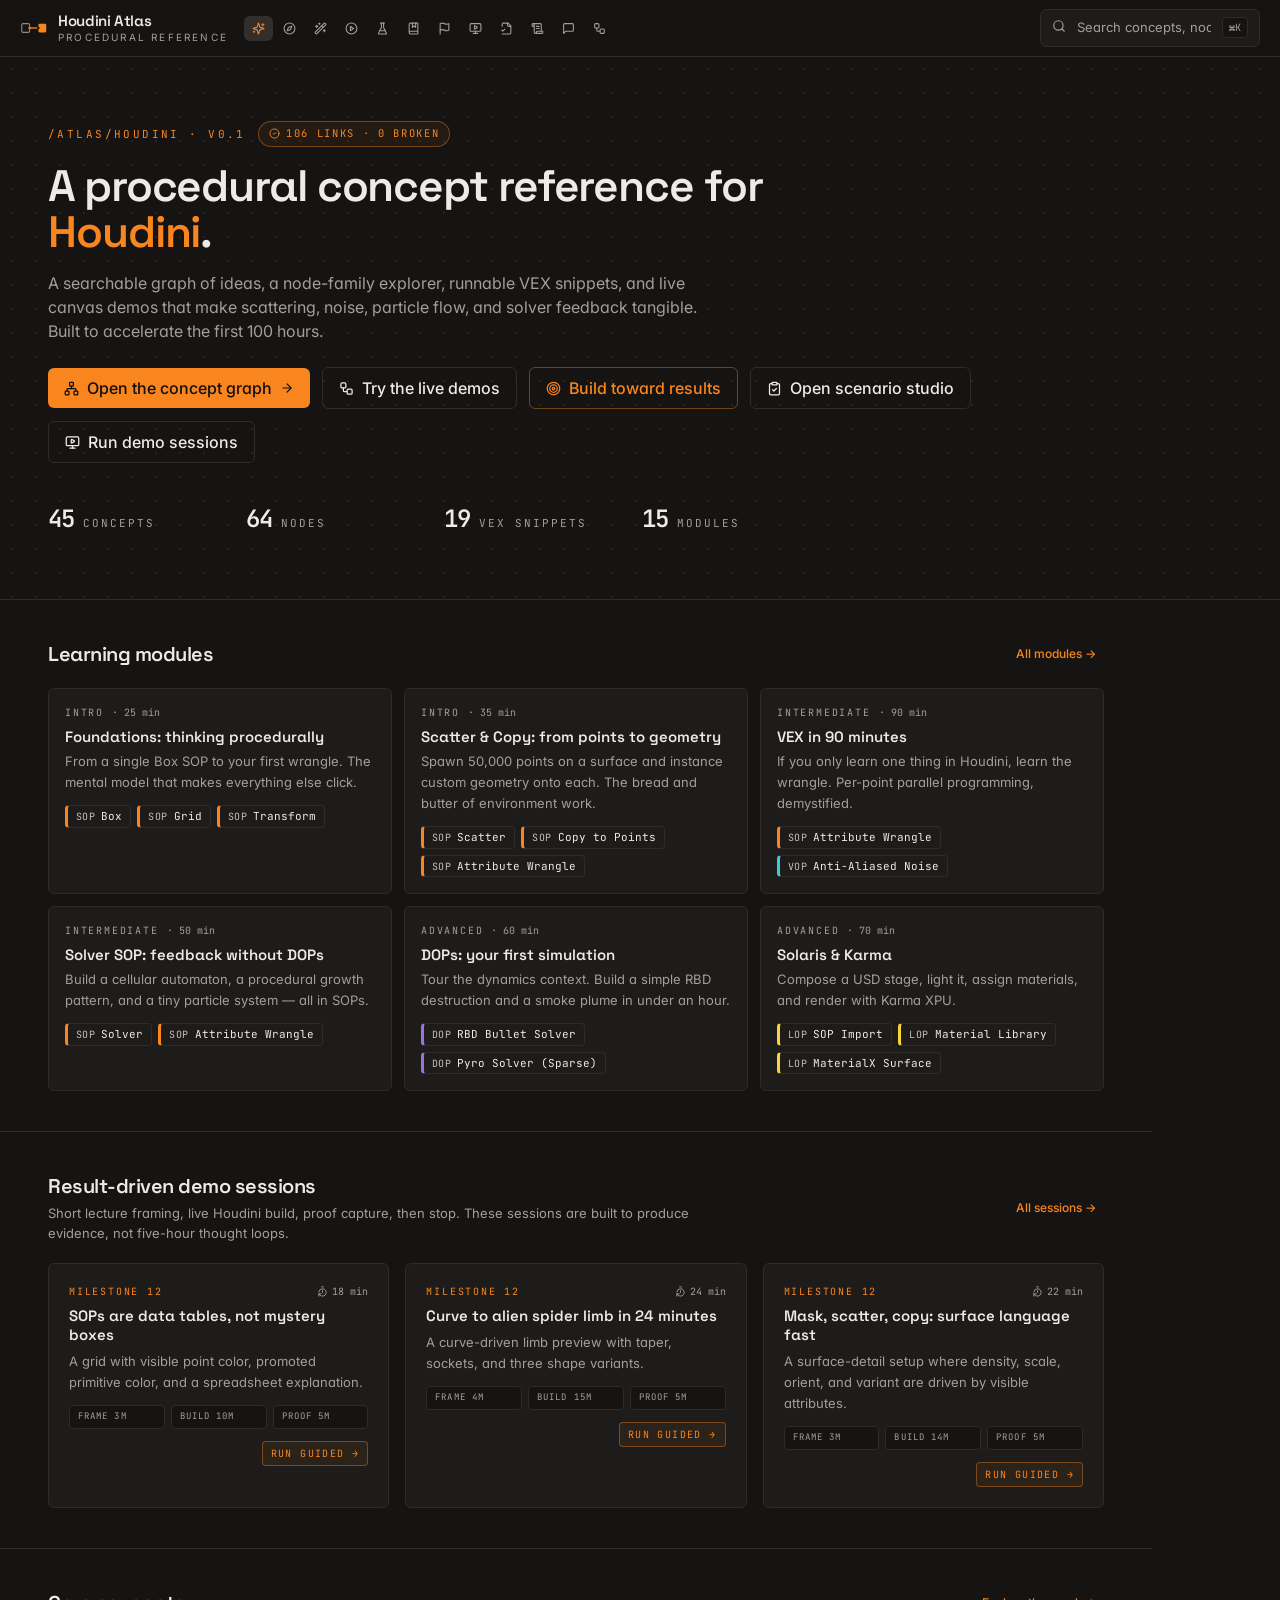
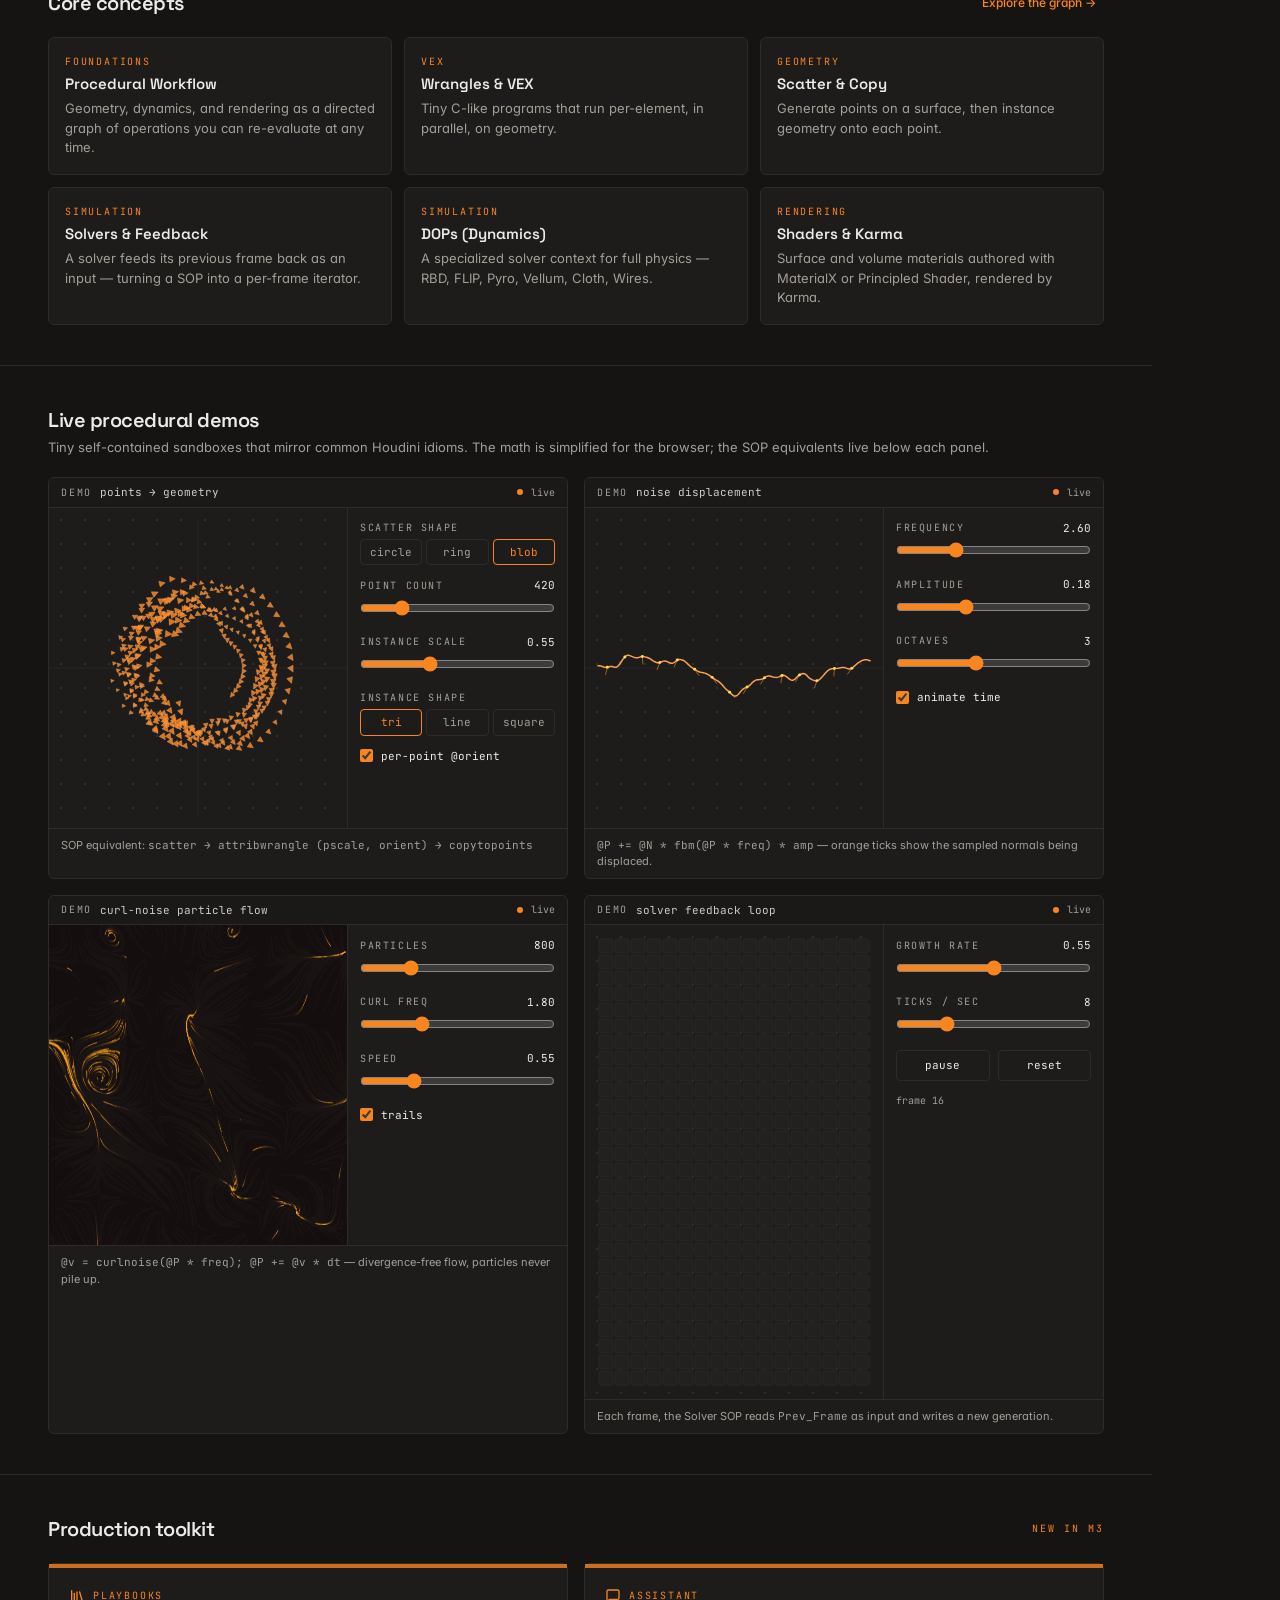
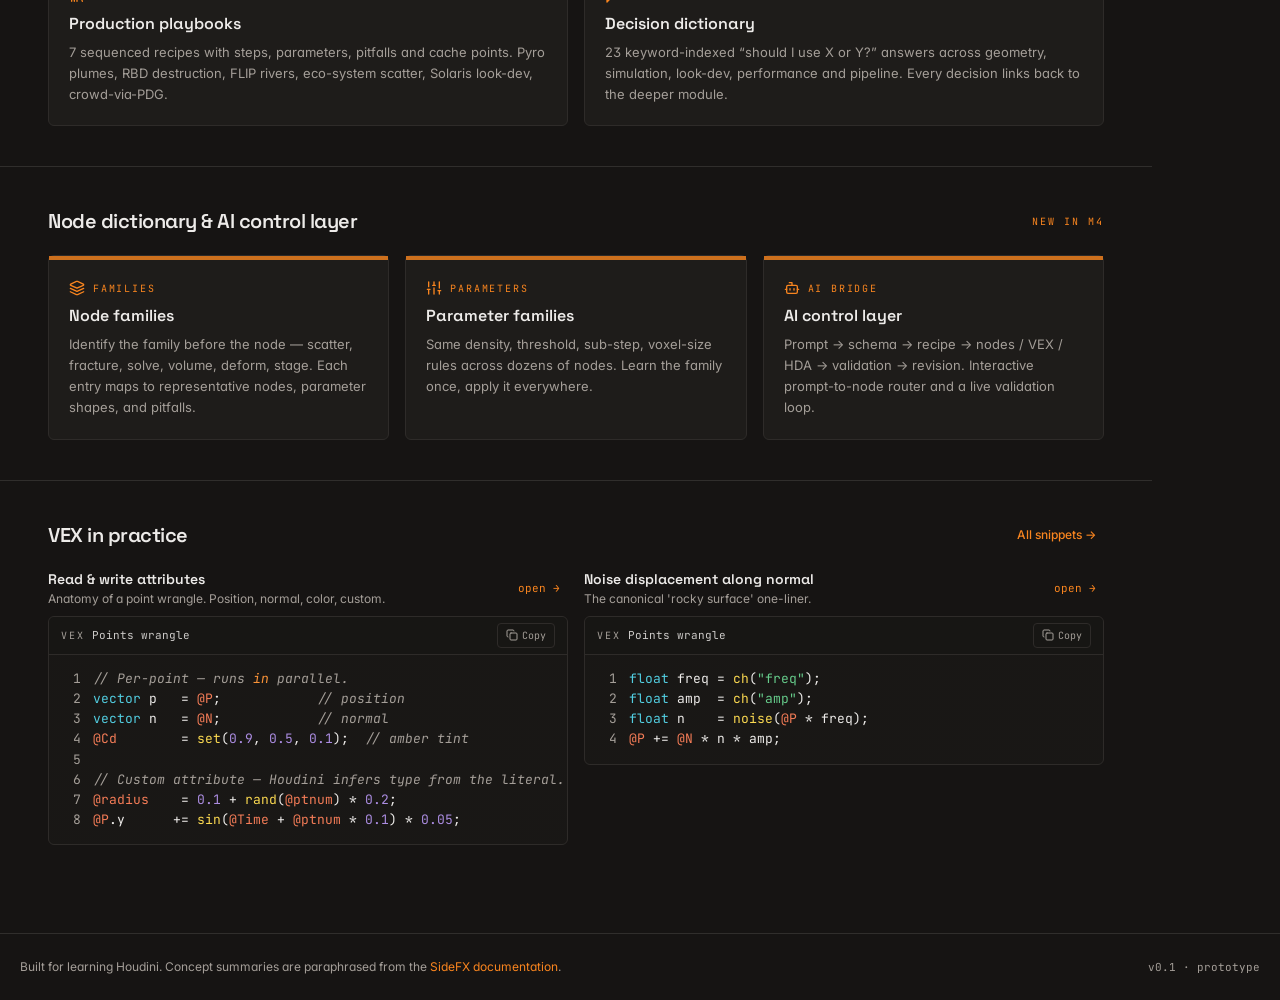
==== commit 95cd163a: "feat-public-interactive-showcase" ====
--- a/docs/atlas/index.html
+++ b/docs/atlas/index.html
@@ -3,7 +3,7 @@
   <head>
     <meta charset="UTF-8" />
     <meta name="viewport" content="width=device-width, initial-scale=1.0, maximum-scale=1" />
-    <link rel="icon" type="image/png" href="/favicon.png" />
+    <link rel="icon" type="image/svg+xml" href="../favicon.svg" />
     <link rel="preconnect" href="https://fonts.googleapis.com" />
     <link rel="preconnect" href="https://fonts.gstatic.com" crossorigin />
     <link
@@ -12,6 +12,7 @@
     />
     <title>Houdini Atlas — A procedural concept reference</title>
     <meta name="description" content="Searchable concept graph, node-family explorer, VEX snippets, and procedural canvas demos for learning Houdini." />
+    <script src="./public-api-bridge.js"></script>
     <script type="module" crossorigin src="./assets/index-DVAfxU_w.js"></script>
     <link rel="stylesheet" crossorigin href="./assets/index-A36W9DQm.css">
   </head>
